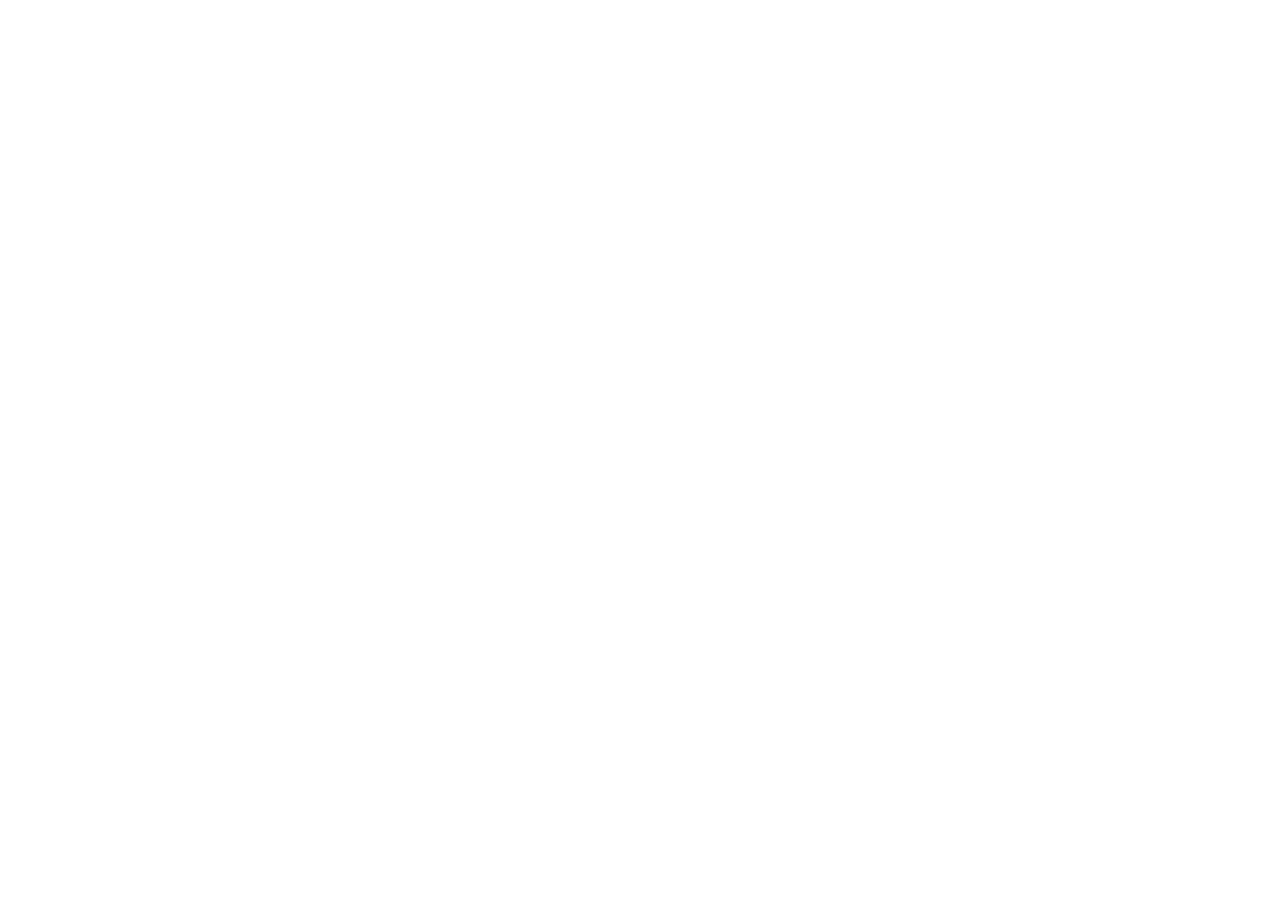
==== day1/code/index.html @ 95757998 "init project" ====
<!DOCTYPE html>
<html lang="en">
<head>
    <meta charset="UTF-8">
    <meta http-equiv="X-UA-Compatible" content="IE=edge">
    <meta name="viewport" content="width=device-width, initial-scale=1.0">
    <title>Document</title>
</head>
<body>
    
</body>
</html>
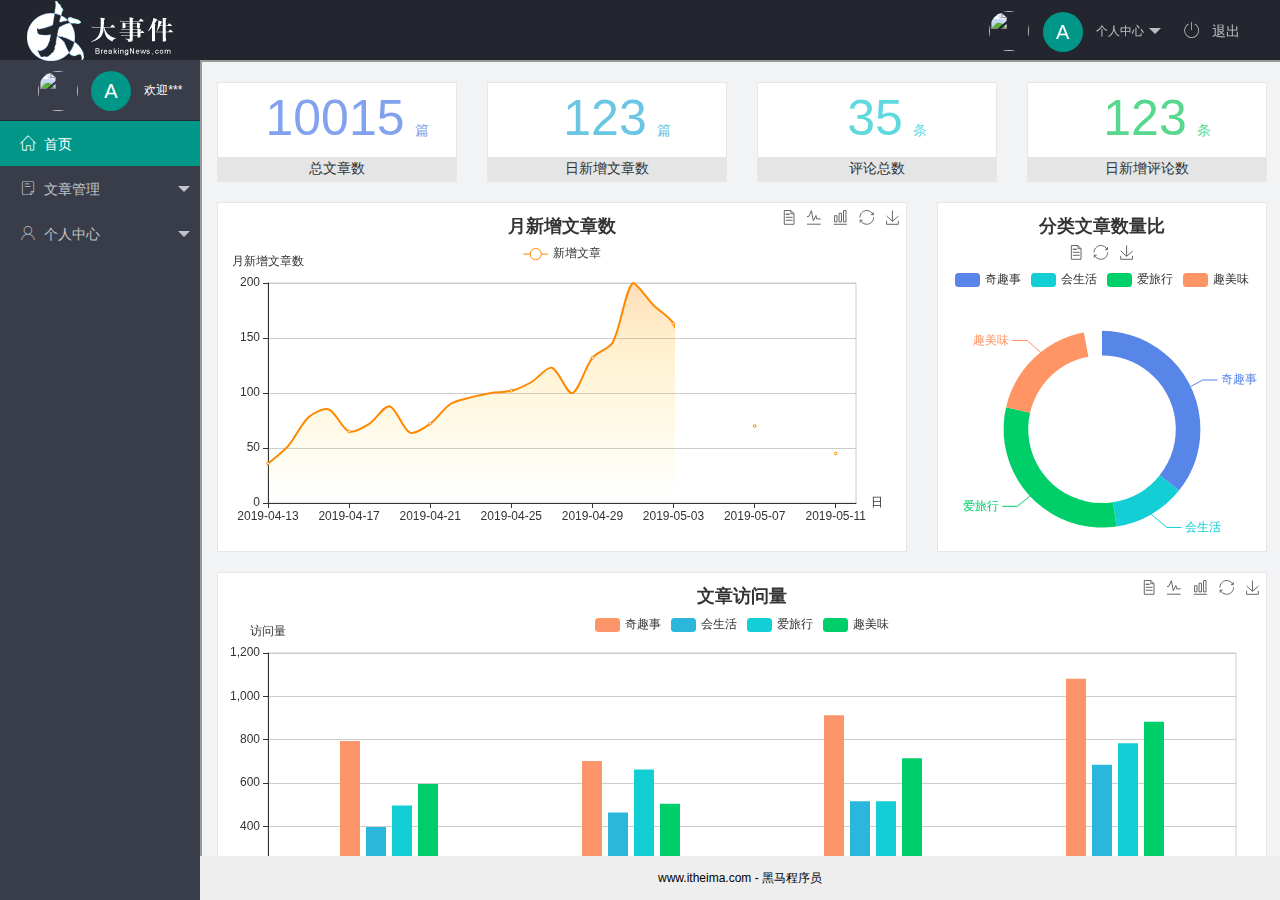
==== commit 79d1c5ca: "完成了主页功能的开发" ====
--- a/day1/code/index.html
+++ b/day1/code/index.html
@@ -4,9 +4,103 @@
     <meta charset="UTF-8">
     <meta http-equiv="X-UA-Compatible" content="IE=edge">
     <meta name="viewport" content="width=device-width, initial-scale=1.0">
-    <title>Document</title>
+    <title>后台主页</title>
+    <!-- 导入layui的样式表 -->
+    <link rel="stylesheet" href="/day1/code/assets/lib/layui/css/layui.css">
+    <!-- 导入自己的样式表 -->
+    <link rel="stylesheet" href="/day1/code/assets/css/index.css">
+    <!-- 导入图标样式表 -->
+    <link rel="stylesheet" href="/day1/code/assets/fonts/iconfont.css">
 </head>
 <body>
-    
-</body>
+    <div class="layui-layout layui-layout-admin">
+      <div class="layui-header">
+        <div class="layui-logo">
+            <img src="/day1/code/assets/images/logo.png" alt="">
+        </div>
+
+
+        <!-- 头部区域（可配合layui 已有的水平导航） -->
+        <ul class="layui-nav layui-layout-right">
+          <li class="layui-nav-item layui-hide layui-show-md-inline-block">
+            <a href="javascript:;" class="userinfo">
+              <img src="//tva1.sinaimg.cn/crop.0.0.118.118.180/5db11ff4gw1e77d3nqrv8j203b03cweg.jpg" class="layui-nav-img">
+              <span class="text-avatar">A</span>
+              个人中心
+            </a>
+            <dl class="layui-nav-child">
+              <dd><a href="">基本资料</a></dd>
+              <dd><a href="">更换头像</a></dd>
+              <dd><a href="">重置密码</a></dd>
+            </dl>
+          </li>
+          <li class="layui-nav-item">
+            <a href="javascript:;" id="btnLogout">
+                <span class="iconfont icon-tuichu"></span>
+                退出
+            </a>
+          </li>
+        </ul>
+      </div>
+      
+
+      <div class="layui-side layui-bg-black">
+        <div class="layui-side-scroll">
+          <!-- 头像 -->
+          <div class="userinfo">
+            <img src="//tva1.sinaimg.cn/crop.0.0.118.118.180/5db11ff4gw1e77d3nqrv8j203b03cweg.jpg" class="layui-nav-img">
+            <span class="text-avatar">A</span>
+            <span id="welcome">欢迎***</span>
+          </div>
+          <!-- 左侧导航区域（可配合layui已有的垂直导航） -->
+          <ul class="layui-nav layui-nav-tree lay-shrink=all">
+            <li class="layui-nav-item layui-this">
+              <a href="/day1/code/home/dashboard.html" target="fm"> 
+                    <span class="iconfont icon-home" ></span>首页
+              </a>
+            </li>
+            <li class="layui-nav-item">
+              <a class="" href="javascript:;"> <span class="iconfont icon-16 ="></span>文章管理</a>
+              <dl class="layui-nav-child">
+                <dd><a href="javascript:;"><i class="layui-icon layui-icon-app"></i>文章类别</a></dd>
+                <dd><a href="javascript:;"><i class="layui-icon layui-icon-app"></i>文章列表</a></dd>
+                <dd><a href="javascript:;"><i class="layui-icon layui-icon-app"></i>发布文章</a></dd>
+              </dl>
+            </li>
+            <li class="layui-nav-item">
+              <a href="javascript:;"> <span class="iconfont icon-user"></span>个人中心</a>
+              <dl class="layui-nav-child">
+                <dd><a href="javascript:;"><i class="layui-icon layui-icon-app"></i>基本资料</a></dd>
+                <dd><a href="javascript:;"><i class="layui-icon layui-icon-app"></i>更换头像</a></dd>
+              </dl>
+            </li>
+          </ul>
+        </div>
+      </div>
+      
+
+      <div class="layui-body">
+        <!-- 内容主体区域 -->
+        <!-- 默认打开就是/day1/code/home/dashboard.html -->
+        <iframe name = "fm" src="/day1/code/home/dashboard.html"></iframe>
+      </div>
+      
+
+
+      <div class="layui-footer">
+        <!-- 底部固定区域 -->
+        www.itheima.com - 黑马程序员
+      </div>
+    </div>
+
+
+    <!-- 导入layui的JS文件 -->
+    <script src="/day1/code/assets/lib/layui/layui.all.js"></script>
+    <!-- 导入jQuery -->
+    <script src="/day1/code/assets/lib/jquery.js"></script>
+    <!-- 导入自己封装的baseAPI -->
+    <script src="/day1/code/assets/js/baseAPI.js"></script>
+    <!-- 导入自己的js文件 -->
+    <script src="/day1/code/assets/js/index.js"></script>
+    </body>
 </html>--- a/day1/code/assets/lib/layui/css/layui.css
+++ b/day1/code/assets/lib/layui/css/layui.css
@@ -0,0 +1,2 @@
+/** layui-v2.5.5 MIT License By https://www.layui.com */
+ .layui-inline,img{display:inline-block;vertical-align:middle}h1,h2,h3,h4,h5,h6{font-weight:400}.layui-edge,.layui-header,.layui-inline,.layui-main{position:relative}.layui-body,.layui-edge,.layui-elip{overflow:hidden}.layui-btn,.layui-edge,.layui-inline,img{vertical-align:middle}.layui-btn,.layui-disabled,.layui-icon,.layui-unselect{-moz-user-select:none;-webkit-user-select:none;-ms-user-select:none}.layui-elip,.layui-form-checkbox span,.layui-form-pane .layui-form-label{text-overflow:ellipsis;white-space:nowrap}.layui-breadcrumb,.layui-tree-btnGroup{visibility:hidden}blockquote,body,button,dd,div,dl,dt,form,h1,h2,h3,h4,h5,h6,input,li,ol,p,pre,td,textarea,th,ul{margin:0;padding:0;-webkit-tap-highlight-color:rgba(0,0,0,0)}a:active,a:hover{outline:0}img{border:none}li{list-style:none}table{border-collapse:collapse;border-spacing:0}h4,h5,h6{font-size:100%}button,input,optgroup,option,select,textarea{font-family:inherit;font-size:inherit;font-style:inherit;font-weight:inherit;outline:0}pre{white-space:pre-wrap;white-space:-moz-pre-wrap;white-space:-pre-wrap;white-space:-o-pre-wrap;word-wrap:break-word}body{line-height:24px;font:14px Helvetica Neue,Helvetica,PingFang SC,Tahoma,Arial,sans-serif}hr{height:1px;margin:10px 0;border:0;clear:both}a{color:#333;text-decoration:none}a:hover{color:#777}a cite{font-style:normal;*cursor:pointer}.layui-border-box,.layui-border-box *{box-sizing:border-box}.layui-box,.layui-box *{box-sizing:content-box}.layui-clear{clear:both;*zoom:1}.layui-clear:after{content:'\20';clear:both;*zoom:1;display:block;height:0}.layui-inline{*display:inline;*zoom:1}.layui-edge{display:inline-block;width:0;height:0;border-width:6px;border-style:dashed;border-color:transparent}.layui-edge-top{top:-4px;border-bottom-color:#999;border-bottom-style:solid}.layui-edge-right{border-left-color:#999;border-left-style:solid}.layui-edge-bottom{top:2px;border-top-color:#999;border-top-style:solid}.layui-edge-left{border-right-color:#999;border-right-style:solid}.layui-disabled,.layui-disabled:hover{color:#d2d2d2!important;cursor:not-allowed!important}.layui-circle{border-radius:100%}.layui-show{display:block!important}.layui-hide{display:none!important}@font-face{font-family:layui-icon;src:url(../font/iconfont.eot?v=250);src:url(../font/iconfont.eot?v=250#iefix) format('embedded-opentype'),url(../font/iconfont.woff2?v=250) format('woff2'),url(../font/iconfont.woff?v=250) format('woff'),url(../font/iconfont.ttf?v=250) format('truetype'),url(../font/iconfont.svg?v=250#layui-icon) format('svg')}.layui-icon{font-family:layui-icon!important;font-size:16px;font-style:normal;-webkit-font-smoothing:antialiased;-moz-osx-font-smoothing:grayscale}.layui-icon-reply-fill:before{content:"\e611"}.layui-icon-set-fill:before{content:"\e614"}.layui-icon-menu-fill:before{content:"\e60f"}.layui-icon-search:before{content:"\e615"}.layui-icon-share:before{content:"\e641"}.layui-icon-set-sm:before{content:"\e620"}.layui-icon-engine:before{content:"\e628"}.layui-icon-close:before{content:"\1006"}.layui-icon-close-fill:before{content:"\1007"}.layui-icon-chart-screen:before{content:"\e629"}.layui-icon-star:before{content:"\e600"}.layui-icon-circle-dot:before{content:"\e617"}.layui-icon-chat:before{content:"\e606"}.layui-icon-release:before{content:"\e609"}.layui-icon-list:before{content:"\e60a"}.layui-icon-chart:before{content:"\e62c"}.layui-icon-ok-circle:before{content:"\1005"}.layui-icon-layim-theme:before{content:"\e61b"}.layui-icon-table:before{content:"\e62d"}.layui-icon-right:before{content:"\e602"}.layui-icon-left:before{content:"\e603"}.layui-icon-cart-simple:before{content:"\e698"}.layui-icon-face-cry:before{content:"\e69c"}.layui-icon-face-smile:before{content:"\e6af"}.layui-icon-survey:before{content:"\e6b2"}.layui-icon-tree:before{content:"\e62e"}.layui-icon-upload-circle:before{content:"\e62f"}.layui-icon-add-circle:before{content:"\e61f"}.layui-icon-download-circle:before{content:"\e601"}.layui-icon-templeate-1:before{content:"\e630"}.layui-icon-util:before{content:"\e631"}.layui-icon-face-surprised:before{content:"\e664"}.layui-icon-edit:before{content:"\e642"}.layui-icon-speaker:before{content:"\e645"}.layui-icon-down:before{content:"\e61a"}.layui-icon-file:before{content:"\e621"}.layui-icon-layouts:before{content:"\e632"}.layui-icon-rate-half:before{content:"\e6c9"}.layui-icon-add-circle-fine:before{content:"\e608"}.layui-icon-prev-circle:before{content:"\e633"}.layui-icon-read:before{content:"\e705"}.layui-icon-404:before{content:"\e61c"}.layui-icon-carousel:before{content:"\e634"}.layui-icon-help:before{content:"\e607"}.layui-icon-code-circle:before{content:"\e635"}.layui-icon-water:before{content:"\e636"}.layui-icon-username:before{content:"\e66f"}.layui-icon-find-fill:before{content:"\e670"}.layui-icon-about:before{content:"\e60b"}.layui-icon-location:before{content:"\e715"}.layui-icon-up:before{content:"\e619"}.layui-icon-pause:before{content:"\e651"}.layui-icon-date:before{content:"\e637"}.layui-icon-layim-uploadfile:before{content:"\e61d"}.layui-icon-delete:before{content:"\e640"}.layui-icon-play:before{content:"\e652"}.layui-icon-top:before{content:"\e604"}.layui-icon-friends:before{content:"\e612"}.layui-icon-refresh-3:before{content:"\e9aa"}.layui-icon-ok:before{content:"\e605"}.layui-icon-layer:before{content:"\e638"}.layui-icon-face-smile-fine:before{content:"\e60c"}.layui-icon-dollar:before{content:"\e659"}.layui-icon-group:before{content:"\e613"}.layui-icon-layim-download:before{content:"\e61e"}.layui-icon-picture-fine:before{content:"\e60d"}.layui-icon-link:before{content:"\e64c"}.layui-icon-diamond:before{content:"\e735"}.layui-icon-log:before{content:"\e60e"}.layui-icon-rate-solid:before{content:"\e67a"}.layui-icon-fonts-del:before{content:"\e64f"}.layui-icon-unlink:before{content:"\e64d"}.layui-icon-fonts-clear:before{content:"\e639"}.layui-icon-triangle-r:before{content:"\e623"}.layui-icon-circle:before{content:"\e63f"}.layui-icon-radio:before{content:"\e643"}.layui-icon-align-center:before{content:"\e647"}.layui-icon-align-right:before{content:"\e648"}.layui-icon-align-left:before{content:"\e649"}.layui-icon-loading-1:before{content:"\e63e"}.layui-icon-return:before{content:"\e65c"}.layui-icon-fonts-strong:before{content:"\e62b"}.layui-icon-upload:before{content:"\e67c"}.layui-icon-dialogue:before{content:"\e63a"}.layui-icon-video:before{content:"\e6ed"}.layui-icon-headset:before{content:"\e6fc"}.layui-icon-cellphone-fine:before{content:"\e63b"}.layui-icon-add-1:before{content:"\e654"}.layui-icon-face-smile-b:before{content:"\e650"}.layui-icon-fonts-html:before{content:"\e64b"}.layui-icon-form:before{content:"\e63c"}.layui-icon-cart:before{content:"\e657"}.layui-icon-camera-fill:before{content:"\e65d"}.layui-icon-tabs:before{content:"\e62a"}.layui-icon-fonts-code:before{content:"\e64e"}.layui-icon-fire:before{content:"\e756"}.layui-icon-set:before{content:"\e716"}.layui-icon-fonts-u:before{content:"\e646"}.layui-icon-triangle-d:before{content:"\e625"}.layui-icon-tips:before{content:"\e702"}.layui-icon-picture:before{content:"\e64a"}.layui-icon-more-vertical:before{content:"\e671"}.layui-icon-flag:before{content:"\e66c"}.layui-icon-loading:before{content:"\e63d"}.layui-icon-fonts-i:before{content:"\e644"}.layui-icon-refresh-1:before{content:"\e666"}.layui-icon-rmb:before{content:"\e65e"}.layui-icon-home:before{content:"\e68e"}.layui-icon-user:before{content:"\e770"}.layui-icon-notice:before{content:"\e667"}.layui-icon-login-weibo:before{content:"\e675"}.layui-icon-voice:before{content:"\e688"}.layui-icon-upload-drag:before{content:"\e681"}.layui-icon-login-qq:before{content:"\e676"}.layui-icon-snowflake:before{content:"\e6b1"}.layui-icon-file-b:before{content:"\e655"}.layui-icon-template:before{content:"\e663"}.layui-icon-auz:before{content:"\e672"}.layui-icon-console:before{content:"\e665"}.layui-icon-app:before{content:"\e653"}.layui-icon-prev:before{content:"\e65a"}.layui-icon-website:before{content:"\e7ae"}.layui-icon-next:before{content:"\e65b"}.layui-icon-component:before{content:"\e857"}.layui-icon-more:before{content:"\e65f"}.layui-icon-login-wechat:before{content:"\e677"}.layui-icon-shrink-right:before{content:"\e668"}.layui-icon-spread-left:before{content:"\e66b"}.layui-icon-camera:before{content:"\e660"}.layui-icon-note:before{content:"\e66e"}.layui-icon-refresh:before{content:"\e669"}.layui-icon-female:before{content:"\e661"}.layui-icon-male:before{content:"\e662"}.layui-icon-password:before{content:"\e673"}.layui-icon-senior:before{content:"\e674"}.layui-icon-theme:before{content:"\e66a"}.layui-icon-tread:before{content:"\e6c5"}.layui-icon-praise:before{content:"\e6c6"}.layui-icon-star-fill:before{content:"\e658"}.layui-icon-rate:before{content:"\e67b"}.layui-icon-template-1:before{content:"\e656"}.layui-icon-vercode:before{content:"\e679"}.layui-icon-cellphone:before{content:"\e678"}.layui-icon-screen-full:before{content:"\e622"}.layui-icon-screen-restore:before{content:"\e758"}.layui-icon-cols:before{content:"\e610"}.layui-icon-export:before{content:"\e67d"}.layui-icon-print:before{content:"\e66d"}.layui-icon-slider:before{content:"\e714"}.layui-icon-addition:before{content:"\e624"}.layui-icon-subtraction:before{content:"\e67e"}.layui-icon-service:before{content:"\e626"}.layui-icon-transfer:before{content:"\e691"}.layui-main{width:1140px;margin:0 auto}.layui-header{z-index:1000;height:60px}.layui-header a:hover{transition:all .5s;-webkit-transition:all .5s}.layui-side{position:fixed;left:0;top:0;bottom:0;z-index:999;width:200px;overflow-x:hidden}.layui-side-scroll{position:relative;width:220px;height:100%;overflow-x:hidden}.layui-body{position:absolute;left:200px;right:0;top:0;bottom:0;z-index:998;width:auto;overflow-y:auto;box-sizing:border-box}.layui-layout-body{overflow:hidden}.layui-layout-admin .layui-header{background-color:#23262E}.layui-layout-admin .layui-side{top:60px;width:200px;overflow-x:hidden}.layui-layout-admin .layui-body{position:fixed;top:60px;bottom:44px}.layui-layout-admin .layui-main{width:auto;margin:0 15px}.layui-layout-admin .layui-footer{position:fixed;left:200px;right:0;bottom:0;height:44px;line-height:44px;padding:0 15px;background-color:#eee}.layui-layout-admin .layui-logo{position:absolute;left:0;top:0;width:200px;height:100%;line-height:60px;text-align:center;color:#009688;font-size:16px}.layui-layout-admin .layui-header .layui-nav{background:0 0}.layui-layout-left{position:absolute!important;left:200px;top:0}.layui-layout-right{position:absolute!important;right:0;top:0}.layui-container{position:relative;margin:0 auto;padding:0 15px;box-sizing:border-box}.layui-fluid{position:relative;margin:0 auto;padding:0 15px}.layui-row:after,.layui-row:before{content:'';display:block;clear:both}.layui-col-lg1,.layui-col-lg10,.layui-col-lg11,.layui-col-lg12,.layui-col-lg2,.layui-col-lg3,.layui-col-lg4,.layui-col-lg5,.layui-col-lg6,.layui-col-lg7,.layui-col-lg8,.layui-col-lg9,.layui-col-md1,.layui-col-md10,.layui-col-md11,.layui-col-md12,.layui-col-md2,.layui-col-md3,.layui-col-md4,.layui-col-md5,.layui-col-md6,.layui-col-md7,.layui-col-md8,.layui-col-md9,.layui-col-sm1,.layui-col-sm10,.layui-col-sm11,.layui-col-sm12,.layui-col-sm2,.layui-col-sm3,.layui-col-sm4,.layui-col-sm5,.layui-col-sm6,.layui-col-sm7,.layui-col-sm8,.layui-col-sm9,.layui-col-xs1,.layui-col-xs10,.layui-col-xs11,.layui-col-xs12,.layui-col-xs2,.layui-col-xs3,.layui-col-xs4,.layui-col-xs5,.layui-col-xs6,.layui-col-xs7,.layui-col-xs8,.layui-col-xs9{position:relative;display:block;box-sizing:border-box}.layui-col-xs1,.layui-col-xs10,.layui-col-xs11,.layui-col-xs12,.layui-col-xs2,.layui-col-xs3,.layui-col-xs4,.layui-col-xs5,.layui-col-xs6,.layui-col-xs7,.layui-col-xs8,.layui-col-xs9{float:left}.layui-col-xs1{width:8.33333333%}.layui-col-xs2{width:16.66666667%}.layui-col-xs3{width:25%}.layui-col-xs4{width:33.33333333%}.layui-col-xs5{width:41.66666667%}.layui-col-xs6{width:50%}.layui-col-xs7{width:58.33333333%}.layui-col-xs8{width:66.66666667%}.layui-col-xs9{width:75%}.layui-col-xs10{width:83.33333333%}.layui-col-xs11{width:91.66666667%}.layui-col-xs12{width:100%}.layui-col-xs-offset1{margin-left:8.33333333%}.layui-col-xs-offset2{margin-left:16.66666667%}.layui-col-xs-offset3{margin-left:25%}.layui-col-xs-offset4{margin-left:33.33333333%}.layui-col-xs-offset5{margin-left:41.66666667%}.layui-col-xs-offset6{margin-left:50%}.layui-col-xs-offset7{margin-left:58.33333333%}.layui-col-xs-offset8{margin-left:66.66666667%}.layui-col-xs-offset9{margin-left:75%}.layui-col-xs-offset10{margin-left:83.33333333%}.layui-col-xs-offset11{margin-left:91.66666667%}.layui-col-xs-offset12{margin-left:100%}@media screen and (max-width:768px){.layui-hide-xs{display:none!important}.layui-show-xs-block{display:block!important}.layui-show-xs-inline{display:inline!important}.layui-show-xs-inline-block{display:inline-block!important}}@media screen and (min-width:768px){.layui-container{width:750px}.layui-hide-sm{display:none!important}.layui-show-sm-block{display:block!important}.layui-show-sm-inline{display:inline!important}.layui-show-sm-inline-block{display:inline-block!important}.layui-col-sm1,.layui-col-sm10,.layui-col-sm11,.layui-col-sm12,.layui-col-sm2,.layui-col-sm3,.layui-col-sm4,.layui-col-sm5,.layui-col-sm6,.layui-col-sm7,.layui-col-sm8,.layui-col-sm9{float:left}.layui-col-sm1{width:8.33333333%}.layui-col-sm2{width:16.66666667%}.layui-col-sm3{width:25%}.layui-col-sm4{width:33.33333333%}.layui-col-sm5{width:41.66666667%}.layui-col-sm6{width:50%}.layui-col-sm7{width:58.33333333%}.layui-col-sm8{width:66.66666667%}.layui-col-sm9{width:75%}.layui-col-sm10{width:83.33333333%}.layui-col-sm11{width:91.66666667%}.layui-col-sm12{width:100%}.layui-col-sm-offset1{margin-left:8.33333333%}.layui-col-sm-offset2{margin-left:16.66666667%}.layui-col-sm-offset3{margin-left:25%}.layui-col-sm-offset4{margin-left:33.33333333%}.layui-col-sm-offset5{margin-left:41.66666667%}.layui-col-sm-offset6{margin-left:50%}.layui-col-sm-offset7{margin-left:58.33333333%}.layui-col-sm-offset8{margin-left:66.66666667%}.layui-col-sm-offset9{margin-left:75%}.layui-col-sm-offset10{margin-left:83.33333333%}.layui-col-sm-offset11{margin-left:91.66666667%}.layui-col-sm-offset12{margin-left:100%}}@media screen and (min-width:992px){.layui-container{width:970px}.layui-hide-md{display:none!important}.layui-show-md-block{display:block!important}.layui-show-md-inline{display:inline!important}.layui-show-md-inline-block{display:inline-block!important}.layui-col-md1,.layui-col-md10,.layui-col-md11,.layui-col-md12,.layui-col-md2,.layui-col-md3,.layui-col-md4,.layui-col-md5,.layui-col-md6,.layui-col-md7,.layui-col-md8,.layui-col-md9{float:left}.layui-col-md1{width:8.33333333%}.layui-col-md2{width:16.66666667%}.layui-col-md3{width:25%}.layui-col-md4{width:33.33333333%}.layui-col-md5{width:41.66666667%}.layui-col-md6{width:50%}.layui-col-md7{width:58.33333333%}.layui-col-md8{width:66.66666667%}.layui-col-md9{width:75%}.layui-col-md10{width:83.33333333%}.layui-col-md11{width:91.66666667%}.layui-col-md12{width:100%}.layui-col-md-offset1{margin-left:8.33333333%}.layui-col-md-offset2{margin-left:16.66666667%}.layui-col-md-offset3{margin-left:25%}.layui-col-md-offset4{margin-left:33.33333333%}.layui-col-md-offset5{margin-left:41.66666667%}.layui-col-md-offset6{margin-left:50%}.layui-col-md-offset7{margin-left:58.33333333%}.layui-col-md-offset8{margin-left:66.66666667%}.layui-col-md-offset9{margin-left:75%}.layui-col-md-offset10{margin-left:83.33333333%}.layui-col-md-offset11{margin-left:91.66666667%}.layui-col-md-offset12{margin-left:100%}}@media screen and (min-width:1200px){.layui-container{width:1170px}.layui-hide-lg{display:none!important}.layui-show-lg-block{display:block!important}.layui-show-lg-inline{display:inline!important}.layui-show-lg-inline-block{display:inline-block!important}.layui-col-lg1,.layui-col-lg10,.layui-col-lg11,.layui-col-lg12,.layui-col-lg2,.layui-col-lg3,.layui-col-lg4,.layui-col-lg5,.layui-col-lg6,.layui-col-lg7,.layui-col-lg8,.layui-col-lg9{float:left}.layui-col-lg1{width:8.33333333%}.layui-col-lg2{width:16.66666667%}.layui-col-lg3{width:25%}.layui-col-lg4{width:33.33333333%}.layui-col-lg5{width:41.66666667%}.layui-col-lg6{width:50%}.layui-col-lg7{width:58.33333333%}.layui-col-lg8{width:66.66666667%}.layui-col-lg9{width:75%}.layui-col-lg10{width:83.33333333%}.layui-col-lg11{width:91.66666667%}.layui-col-lg12{width:100%}.layui-col-lg-offset1{margin-left:8.33333333%}.layui-col-lg-offset2{margin-left:16.66666667%}.layui-col-lg-offset3{margin-left:25%}.layui-col-lg-offset4{margin-left:33.33333333%}.layui-col-lg-offset5{margin-left:41.66666667%}.layui-col-lg-offset6{margin-left:50%}.layui-col-lg-offset7{margin-left:58.33333333%}.layui-col-lg-offset8{margin-left:66.66666667%}.layui-col-lg-offset9{margin-left:75%}.layui-col-lg-offset10{margin-left:83.33333333%}.layui-col-lg-offset11{margin-left:91.66666667%}.layui-col-lg-offset12{margin-left:100%}}.layui-col-space1{margin:-.5px}.layui-col-space1>*{padding:.5px}.layui-col-space3{margin:-1.5px}.layui-col-space3>*{padding:1.5px}.layui-col-space5{margin:-2.5px}.layui-col-space5>*{padding:2.5px}.layui-col-space8{margin:-3.5px}.layui-col-space8>*{padding:3.5px}.layui-col-space10{margin:-5px}.layui-col-space10>*{padding:5px}.layui-col-space12{margin:-6px}.layui-col-space12>*{padding:6px}.layui-col-space15{margin:-7.5px}.layui-col-space15>*{padding:7.5px}.layui-col-space18{margin:-9px}.layui-col-space18>*{padding:9px}.layui-col-space20{margin:-10px}.layui-col-space20>*{padding:10px}.layui-col-space22{margin:-11px}.layui-col-space22>*{padding:11px}.layui-col-space25{margin:-12.5px}.layui-col-space25>*{padding:12.5px}.layui-col-space30{margin:-15px}.layui-col-space30>*{padding:15px}.layui-btn,.layui-input,.layui-select,.layui-textarea,.layui-upload-button{outline:0;-webkit-appearance:none;transition:all .3s;-webkit-transition:all .3s;box-sizing:border-box}.layui-elem-quote{margin-bottom:10px;padding:15px;line-height:22px;border-left:5px solid #009688;border-radius:0 2px 2px 0;background-color:#f2f2f2}.layui-quote-nm{border-style:solid;border-width:1px 1px 1px 5px;background:0 0}.layui-elem-field{margin-bottom:10px;padding:0;border-width:1px;border-style:solid}.layui-elem-field legend{margin-left:20px;padding:0 10px;font-size:20px;font-weight:300}.layui-field-title{margin:10px 0 20px;border-width:1px 0 0}.layui-field-box{padding:10px 15px}.layui-field-title .layui-field-box{padding:10px 0}.layui-progress{position:relative;height:6px;border-radius:20px;background-color:#e2e2e2}.layui-progress-bar{position:absolute;left:0;top:0;width:0;max-width:100%;height:6px;border-radius:20px;text-align:right;background-color:#5FB878;transition:all .3s;-webkit-transition:all .3s}.layui-progress-big,.layui-progress-big .layui-progress-bar{height:18px;line-height:18px}.layui-progress-text{position:relative;top:-20px;line-height:18px;font-size:12px;color:#666}.layui-progress-big .layui-progress-text{position:static;padding:0 10px;color:#fff}.layui-collapse{border-width:1px;border-style:solid;border-radius:2px}.layui-colla-content,.layui-colla-item{border-top-width:1px;border-top-style:solid}.layui-colla-item:first-child{border-top:none}.layui-colla-title{position:relative;height:42px;line-height:42px;padding:0 15px 0 35px;color:#333;background-color:#f2f2f2;cursor:pointer;font-size:14px;overflow:hidden}.layui-colla-content{display:none;padding:10px 15px;line-height:22px;color:#666}.layui-colla-icon{position:absolute;left:15px;top:0;font-size:14px}.layui-card{margin-bottom:15px;border-radius:2px;background-color:#fff;box-shadow:0 1px 2px 0 rgba(0,0,0,.05)}.layui-card:last-child{margin-bottom:0}.layui-card-header{position:relative;height:42px;line-height:42px;padding:0 15px;border-bottom:1px solid #f6f6f6;color:#333;border-radius:2px 2px 0 0;font-size:14px}.layui-bg-black,.layui-bg-blue,.layui-bg-cyan,.layui-bg-green,.layui-bg-orange,.layui-bg-red{color:#fff!important}.layui-card-body{position:relative;padding:10px 15px;line-height:24px}.layui-card-body[pad15]{padding:15px}.layui-card-body[pad20]{padding:20px}.layui-card-body .layui-table{margin:5px 0}.layui-card .layui-tab{margin:0}.layui-panel-window{position:relative;padding:15px;border-radius:0;border-top:5px solid #E6E6E6;background-color:#fff}.layui-auxiliar-moving{position:fixed;left:0;right:0;top:0;bottom:0;width:100%;height:100%;background:0 0;z-index:9999999999}.layui-form-label,.layui-form-mid,.layui-form-select,.layui-input-block,.layui-input-inline,.layui-textarea{position:relative}.layui-bg-red{background-color:#FF5722!important}.layui-bg-orange{background-color:#FFB800!important}.layui-bg-green{background-color:#009688!important}.layui-bg-cyan{background-color:#2F4056!important}.layui-bg-blue{background-color:#1E9FFF!important}.layui-bg-black{background-color:#393D49!important}.layui-bg-gray{background-color:#eee!important;color:#666!important}.layui-badge-rim,.layui-colla-content,.layui-colla-item,.layui-collapse,.layui-elem-field,.layui-form-pane .layui-form-item[pane],.layui-form-pane .layui-form-label,.layui-input,.layui-layedit,.layui-layedit-tool,.layui-quote-nm,.layui-select,.layui-tab-bar,.layui-tab-card,.layui-tab-title,.layui-tab-title .layui-this:after,.layui-textarea{border-color:#e6e6e6}.layui-timeline-item:before,hr{background-color:#e6e6e6}.layui-text{line-height:22px;font-size:14px;color:#666}.layui-text h1,.layui-text h2,.layui-text h3{font-weight:500;color:#333}.layui-text h1{font-size:30px}.layui-text h2{font-size:24px}.layui-text h3{font-size:18px}.layui-text a:not(.layui-btn){color:#01AAED}.layui-text a:not(.layui-btn):hover{text-decoration:underline}.layui-text ul{padding:5px 0 5px 15px}.layui-text ul li{margin-top:5px;list-style-type:disc}.layui-text em,.layui-word-aux{color:#999!important;padding:0 5px!important}.layui-btn{display:inline-block;height:38px;line-height:38px;padding:0 18px;background-color:#009688;color:#fff;white-space:nowrap;text-align:center;font-size:14px;border:none;border-radius:2px;cursor:pointer}.layui-btn:hover{opacity:.8;filter:alpha(opacity=80);color:#fff}.layui-btn:active{opacity:1;filter:alpha(opacity=100)}.layui-btn+.layui-btn{margin-left:10px}.layui-btn-container{font-size:0}.layui-btn-container .layui-btn{margin-right:10px;margin-bottom:10px}.layui-btn-container .layui-btn+.layui-btn{margin-left:0}.layui-table .layui-btn-container .layui-btn{margin-bottom:9px}.layui-btn-radius{border-radius:100px}.layui-btn .layui-icon{margin-right:3px;font-size:18px;vertical-align:bottom;vertical-align:middle\9}.layui-btn-primary{border:1px solid #C9C9C9;background-color:#fff;color:#555}.layui-btn-primary:hover{border-color:#009688;color:#333}.layui-btn-normal{background-color:#1E9FFF}.layui-btn-warm{background-color:#FFB800}.layui-btn-danger{background-color:#FF5722}.layui-btn-checked{background-color:#5FB878}.layui-btn-disabled,.layui-btn-disabled:active,.layui-btn-disabled:hover{border:1px solid #e6e6e6;background-color:#FBFBFB;color:#C9C9C9;cursor:not-allowed;opacity:1}.layui-btn-lg{height:44px;line-height:44px;padding:0 25px;font-size:16px}.layui-btn-sm{height:30px;line-height:30px;padding:0 10px;font-size:12px}.layui-btn-sm i{font-size:16px!important}.layui-btn-xs{height:22px;line-height:22px;padding:0 5px;font-size:12px}.layui-btn-xs i{font-size:14px!important}.layui-btn-group{display:inline-block;vertical-align:middle;font-size:0}.layui-btn-group .layui-btn{margin-left:0!important;margin-right:0!important;border-left:1px solid rgba(255,255,255,.5);border-radius:0}.layui-btn-group .layui-btn-primary{border-left:none}.layui-btn-group .layui-btn-primary:hover{border-color:#C9C9C9;color:#009688}.layui-btn-group .layui-btn:first-child{border-left:none;border-radius:2px 0 0 2px}.layui-btn-group .layui-btn-primary:first-child{border-left:1px solid #c9c9c9}.layui-btn-group .layui-btn:last-child{border-radius:0 2px 2px 0}.layui-btn-group .layui-btn+.layui-btn{margin-left:0}.layui-btn-group+.layui-btn-group{margin-left:10px}.layui-btn-fluid{width:100%}.layui-input,.layui-select,.layui-textarea{height:38px;line-height:1.3;line-height:38px\9;border-width:1px;border-style:solid;background-color:#fff;border-radius:2px}.layui-input::-webkit-input-placeholder,.layui-select::-webkit-input-placeholder,.layui-textarea::-webkit-input-placeholder{line-height:1.3}.layui-input,.layui-textarea{display:block;width:100%;padding-left:10px}.layui-input:hover,.layui-textarea:hover{border-color:#D2D2D2!important}.layui-input:focus,.layui-textarea:focus{border-color:#C9C9C9!important}.layui-textarea{min-height:100px;height:auto;line-height:20px;padding:6px 10px;resize:vertical}.layui-select{padding:0 10px}.layui-form input[type=checkbox],.layui-form input[type=radio],.layui-form select{display:none}.layui-form [lay-ignore]{display:initial}.layui-form-item{margin-bottom:15px;clear:both;*zoom:1}.layui-form-item:after{content:'\20';clear:both;*zoom:1;display:block;height:0}.layui-form-label{float:left;display:block;padding:9px 15px;width:80px;font-weight:400;line-height:20px;text-align:right}.layui-form-label-col{display:block;float:none;padding:9px 0;line-height:20px;text-align:left}.layui-form-item .layui-inline{margin-bottom:5px;margin-right:10px}.layui-input-block{margin-left:110px;min-height:36px}.layui-input-inline{display:inline-block;vertical-align:middle}.layui-form-item .layui-input-inline{float:left;width:190px;margin-right:10px}.layui-form-text .layui-input-inline{width:auto}.layui-form-mid{float:left;display:block;padding:9px 0!important;line-height:20px;margin-right:10px}.layui-form-danger+.layui-form-select .layui-input,.layui-form-danger:focus{border-color:#FF5722!important}.layui-form-select .layui-input{padding-right:30px;cursor:pointer}.layui-form-select .layui-edge{position:absolute;right:10px;top:50%;margin-top:-3px;cursor:pointer;border-width:6px;border-top-color:#c2c2c2;border-top-style:solid;transition:all .3s;-webkit-transition:all .3s}.layui-form-select dl{display:none;position:absolute;left:0;top:42px;padding:5px 0;z-index:899;min-width:100%;border:1px solid #d2d2d2;max-height:300px;overflow-y:auto;background-color:#fff;border-radius:2px;box-shadow:0 2px 4px rgba(0,0,0,.12);box-sizing:border-box}.layui-form-select dl dd,.layui-form-select dl dt{padding:0 10px;line-height:36px;white-space:nowrap;overflow:hidden;text-overflow:ellipsis}.layui-form-select dl dt{font-size:12px;color:#999}.layui-form-select dl dd{cursor:pointer}.layui-form-select dl dd:hover{background-color:#f2f2f2;-webkit-transition:.5s all;transition:.5s all}.layui-form-select .layui-select-group dd{padding-left:20px}.layui-form-select dl dd.layui-select-tips{padding-left:10px!important;color:#999}.layui-form-select dl dd.layui-this{background-color:#5FB878;color:#fff}.layui-form-checkbox,.layui-form-select dl dd.layui-disabled{background-color:#fff}.layui-form-selected dl{display:block}.layui-form-checkbox,.layui-form-checkbox *,.layui-form-switch{display:inline-block;vertical-align:middle}.layui-form-selected .layui-edge{margin-top:-9px;-webkit-transform:rotate(180deg);transform:rotate(180deg);margin-top:-3px\9}:root .layui-form-selected .layui-edge{margin-top:-9px\0/IE9}.layui-form-selectup dl{top:auto;bottom:42px}.layui-select-none{margin:5px 0;text-align:center;color:#999}.layui-select-disabled .layui-disabled{border-color:#eee!important}.layui-select-disabled .layui-edge{border-top-color:#d2d2d2}.layui-form-checkbox{position:relative;height:30px;line-height:30px;margin-right:10px;padding-right:30px;cursor:pointer;font-size:0;-webkit-transition:.1s linear;transition:.1s linear;box-sizing:border-box}.layui-form-checkbox span{padding:0 10px;height:100%;font-size:14px;border-radius:2px 0 0 2px;background-color:#d2d2d2;color:#fff;overflow:hidden}.layui-form-checkbox:hover span{background-color:#c2c2c2}.layui-form-checkbox i{position:absolute;right:0;top:0;width:30px;height:28px;border:1px solid #d2d2d2;border-left:none;border-radius:0 2px 2px 0;color:#fff;font-size:20px;text-align:center}.layui-form-checkbox:hover i{border-color:#c2c2c2;color:#c2c2c2}.layui-form-checked,.layui-form-checked:hover{border-color:#5FB878}.layui-form-checked span,.layui-form-checked:hover span{background-color:#5FB878}.layui-form-checked i,.layui-form-checked:hover i{color:#5FB878}.layui-form-item .layui-form-checkbox{margin-top:4px}.layui-form-checkbox[lay-skin=primary]{height:auto!important;line-height:normal!important;min-width:18px;min-height:18px;border:none!important;margin-right:0;padding-left:28px;padding-right:0;background:0 0}.layui-form-checkbox[lay-skin=primary] span{padding-left:0;padding-right:15px;line-height:18px;background:0 0;color:#666}.layui-form-checkbox[lay-skin=primary] i{right:auto;left:0;width:16px;height:16px;line-height:16px;border:1px solid #d2d2d2;font-size:12px;border-radius:2px;background-color:#fff;-webkit-transition:.1s linear;transition:.1s linear}.layui-form-checkbox[lay-skin=primary]:hover i{border-color:#5FB878;color:#fff}.layui-form-checked[lay-skin=primary] i{border-color:#5FB878!important;background-color:#5FB878;color:#fff}.layui-checkbox-disbaled[lay-skin=primary] span{background:0 0!important;color:#c2c2c2}.layui-checkbox-disbaled[lay-skin=primary]:hover i{border-color:#d2d2d2}.layui-form-item .layui-form-checkbox[lay-skin=primary]{margin-top:10px}.layui-form-switch{position:relative;height:22px;line-height:22px;min-width:35px;padding:0 5px;margin-top:8px;border:1px solid #d2d2d2;border-radius:20px;cursor:pointer;background-color:#fff;-webkit-transition:.1s linear;transition:.1s linear}.layui-form-switch i{position:absolute;left:5px;top:3px;width:16px;height:16px;border-radius:20px;background-color:#d2d2d2;-webkit-transition:.1s linear;transition:.1s linear}.layui-form-switch em{position:relative;top:0;width:25px;margin-left:21px;padding:0!important;text-align:center!important;color:#999!important;font-style:normal!important;font-size:12px}.layui-form-onswitch{border-color:#5FB878;background-color:#5FB878}.layui-checkbox-disbaled,.layui-checkbox-disbaled i{border-color:#e2e2e2!important}.layui-form-onswitch i{left:100%;margin-left:-21px;background-color:#fff}.layui-form-onswitch em{margin-left:5px;margin-right:21px;color:#fff!important}.layui-checkbox-disbaled span{background-color:#e2e2e2!important}.layui-checkbox-disbaled:hover i{color:#fff!important}[lay-radio]{display:none}.layui-form-radio,.layui-form-radio *{display:inline-block;vertical-align:middle}.layui-form-radio{line-height:28px;margin:6px 10px 0 0;padding-right:10px;cursor:pointer;font-size:0}.layui-form-radio *{font-size:14px}.layui-form-radio>i{margin-right:8px;font-size:22px;color:#c2c2c2}.layui-form-radio>i:hover,.layui-form-radioed>i{color:#5FB878}.layui-radio-disbaled>i{color:#e2e2e2!important}.layui-form-pane .layui-form-label{width:110px;padding:8px 15px;height:38px;line-height:20px;border-width:1px;border-style:solid;border-radius:2px 0 0 2px;text-align:center;background-color:#FBFBFB;overflow:hidden;box-sizing:border-box}.layui-form-pane .layui-input-inline{margin-left:-1px}.layui-form-pane .layui-input-block{margin-left:110px;left:-1px}.layui-form-pane .layui-input{border-radius:0 2px 2px 0}.layui-form-pane .layui-form-text .layui-form-label{float:none;width:100%;border-radius:2px;box-sizing:border-box;text-align:left}.layui-form-pane .layui-form-text .layui-input-inline{display:block;margin:0;top:-1px;clear:both}.layui-form-pane .layui-form-text .layui-input-block{margin:0;left:0;top:-1px}.layui-form-pane .layui-form-text .layui-textarea{min-height:100px;border-radius:0 0 2px 2px}.layui-form-pane .layui-form-checkbox{margin:4px 0 4px 10px}.layui-form-pane .layui-form-radio,.layui-form-pane .layui-form-switch{margin-top:6px;margin-left:10px}.layui-form-pane .layui-form-item[pane]{position:relative;border-width:1px;border-style:solid}.layui-form-pane .layui-form-item[pane] .layui-form-label{position:absolute;left:0;top:0;height:100%;border-width:0 1px 0 0}.layui-form-pane .layui-form-item[pane] .layui-input-inline{margin-left:110px}@media screen and (max-width:450px){.layui-form-item .layui-form-label{text-overflow:ellipsis;overflow:hidden;white-space:nowrap}.layui-form-item .layui-inline{display:block;margin-right:0;margin-bottom:20px;clear:both}.layui-form-item .layui-inline:after{content:'\20';clear:both;display:block;height:0}.layui-form-item .layui-input-inline{display:block;float:none;left:-3px;width:auto;margin:0 0 10px 112px}.layui-form-item .layui-input-inline+.layui-form-mid{margin-left:110px;top:-5px;padding:0}.layui-form-item .layui-form-checkbox{margin-right:5px;margin-bottom:5px}}.layui-layedit{border-width:1px;border-style:solid;border-radius:2px}.layui-layedit-tool{padding:3px 5px;border-bottom-width:1px;border-bottom-style:solid;font-size:0}.layedit-tool-fixed{position:fixed;top:0;border-top:1px solid #e2e2e2}.layui-layedit-tool .layedit-tool-mid,.layui-layedit-tool .layui-icon{display:inline-block;vertical-align:middle;text-align:center;font-size:14px}.layui-layedit-tool .layui-icon{position:relative;width:32px;height:30px;line-height:30px;margin:3px 5px;color:#777;cursor:pointer;border-radius:2px}.layui-layedit-tool .layui-icon:hover{color:#393D49}.layui-layedit-tool .layui-icon:active{color:#000}.layui-layedit-tool .layedit-tool-active{background-color:#e2e2e2;color:#000}.layui-layedit-tool .layui-disabled,.layui-layedit-tool .layui-disabled:hover{color:#d2d2d2;cursor:not-allowed}.layui-layedit-tool .layedit-tool-mid{width:1px;height:18px;margin:0 10px;background-color:#d2d2d2}.layedit-tool-html{width:50px!important;font-size:30px!important}.layedit-tool-b,.layedit-tool-code,.layedit-tool-help{font-size:16px!important}.layedit-tool-d,.layedit-tool-face,.layedit-tool-image,.layedit-tool-unlink{font-size:18px!important}.layedit-tool-image input{position:absolute;font-size:0;left:0;top:0;width:100%;height:100%;opacity:.01;filter:Alpha(opacity=1);cursor:pointer}.layui-layedit-iframe iframe{display:block;width:100%}#LAY_layedit_code{overflow:hidden}.layui-laypage{display:inline-block;*display:inline;*zoom:1;vertical-align:middle;margin:10px 0;font-size:0}.layui-laypage>a:first-child,.layui-laypage>a:first-child em{border-radius:2px 0 0 2px}.layui-laypage>a:last-child,.layui-laypage>a:last-child em{border-radius:0 2px 2px 0}.layui-laypage>:first-child{margin-left:0!important}.layui-laypage>:last-child{margin-right:0!important}.layui-laypage a,.layui-laypage button,.layui-laypage input,.layui-laypage select,.layui-laypage span{border:1px solid #e2e2e2}.layui-laypage a,.layui-laypage span{display:inline-block;*display:inline;*zoom:1;vertical-align:middle;padding:0 15px;height:28px;line-height:28px;margin:0 -1px 5px 0;background-color:#fff;color:#333;font-size:12px}.layui-flow-more a *,.layui-laypage input,.layui-table-view select[lay-ignore]{display:inline-block}.layui-laypage a:hover{color:#009688}.layui-laypage em{font-style:normal}.layui-laypage .layui-laypage-spr{color:#999;font-weight:700}.layui-laypage a{text-decoration:none}.layui-laypage .layui-laypage-curr{position:relative}.layui-laypage .layui-laypage-curr em{position:relative;color:#fff}.layui-laypage .layui-laypage-curr .layui-laypage-em{position:absolute;left:-1px;top:-1px;padding:1px;width:100%;height:100%;background-color:#009688}.layui-laypage-em{border-radius:2px}.layui-laypage-next em,.layui-laypage-prev em{font-family:Sim sun;font-size:16px}.layui-laypage .layui-laypage-count,.layui-laypage .layui-laypage-limits,.layui-laypage .layui-laypage-refresh,.layui-laypage .layui-laypage-skip{margin-left:10px;margin-right:10px;padding:0;border:none}.layui-laypage .layui-laypage-limits,.layui-laypage .layui-laypage-refresh{vertical-align:top}.layui-laypage .layui-laypage-refresh i{font-size:18px;cursor:pointer}.layui-laypage select{height:22px;padding:3px;border-radius:2px;cursor:pointer}.layui-laypage .layui-laypage-skip{height:30px;line-height:30px;color:#999}.layui-laypage button,.layui-laypage input{height:30px;line-height:30px;border-radius:2px;vertical-align:top;background-color:#fff;box-sizing:border-box}.layui-laypage input{width:40px;margin:0 10px;padding:0 3px;text-align:center}.layui-laypage input:focus,.layui-laypage select:focus{border-color:#009688!important}.layui-laypage button{margin-left:10px;padding:0 10px;cursor:pointer}.layui-table,.layui-table-view{margin:10px 0}.layui-flow-more{margin:10px 0;text-align:center;color:#999;font-size:14px}.layui-flow-more a{height:32px;line-height:32px}.layui-flow-more a *{vertical-align:top}.layui-flow-more a cite{padding:0 20px;border-radius:3px;background-color:#eee;color:#333;font-style:normal}.layui-flow-more a cite:hover{opacity:.8}.layui-flow-more a i{font-size:30px;color:#737383}.layui-table{width:100%;background-color:#fff;color:#666}.layui-table tr{transition:all .3s;-webkit-transition:all .3s}.layui-table th{text-align:left;font-weight:400}.layui-table tbody tr:hover,.layui-table thead tr,.layui-table-click,.layui-table-header,.layui-table-hover,.layui-table-mend,.layui-table-patch,.layui-table-tool,.layui-table-total,.layui-table-total tr,.layui-table[lay-even] tr:nth-child(even){background-color:#f2f2f2}.layui-table td,.layui-table th,.layui-table-col-set,.layui-table-fixed-r,.layui-table-grid-down,.layui-table-header,.layui-table-page,.layui-table-tips-main,.layui-table-tool,.layui-table-total,.layui-table-view,.layui-table[lay-skin=line],.layui-table[lay-skin=row]{border-width:1px;border-style:solid;border-color:#e6e6e6}.layui-table td,.layui-table th{position:relative;padding:9px 15px;min-height:20px;line-height:20px;font-size:14px}.layui-table[lay-skin=line] td,.layui-table[lay-skin=line] th{border-width:0 0 1px}.layui-table[lay-skin=row] td,.layui-table[lay-skin=row] th{border-width:0 1px 0 0}.layui-table[lay-skin=nob] td,.layui-table[lay-skin=nob] th{border:none}.layui-table img{max-width:100px}.layui-table[lay-size=lg] td,.layui-table[lay-size=lg] th{padding:15px 30px}.layui-table-view .layui-table[lay-size=lg] .layui-table-cell{height:40px;line-height:40px}.layui-table[lay-size=sm] td,.layui-table[lay-size=sm] th{font-size:12px;padding:5px 10px}.layui-table-view .layui-table[lay-size=sm] .layui-table-cell{height:20px;line-height:20px}.layui-table[lay-data]{display:none}.layui-table-box{position:relative;overflow:hidden}.layui-table-view .layui-table{position:relative;width:auto;margin:0}.layui-table-view .layui-table[lay-skin=line]{border-width:0 1px 0 0}.layui-table-view .layui-table[lay-skin=row]{border-width:0 0 1px}.layui-table-view .layui-table td,.layui-table-view .layui-table th{padding:5px 0;border-top:none;border-left:none}.layui-table-view .layui-table th.layui-unselect .layui-table-cell span{cursor:pointer}.layui-table-view .layui-table td{cursor:default}.layui-table-view .layui-table td[data-edit=text]{cursor:text}.layui-table-view .layui-form-checkbox[lay-skin=primary] i{width:18px;height:18px}.layui-table-view .layui-form-radio{line-height:0;padding:0}.layui-table-view .layui-form-radio>i{margin:0;font-size:20px}.layui-table-init{position:absolute;left:0;top:0;width:100%;height:100%;text-align:center;z-index:110}.layui-table-init .layui-icon{position:absolute;left:50%;top:50%;margin:-15px 0 0 -15px;font-size:30px;color:#c2c2c2}.layui-table-header{border-width:0 0 1px;overflow:hidden}.layui-table-header .layui-table{margin-bottom:-1px}.layui-table-tool .layui-inline[lay-event]{position:relative;width:26px;height:26px;padding:5px;line-height:16px;margin-right:10px;text-align:center;color:#333;border:1px solid #ccc;cursor:pointer;-webkit-transition:.5s all;transition:.5s all}.layui-table-tool .layui-inline[lay-event]:hover{border:1px solid #999}.layui-table-tool-temp{padding-right:120px}.layui-table-tool-self{position:absolute;right:17px;top:10px}.layui-table-tool .layui-table-tool-self .layui-inline[lay-event]{margin:0 0 0 10px}.layui-table-tool-panel{position:absolute;top:29px;left:-1px;padding:5px 0;min-width:150px;min-height:40px;border:1px solid #d2d2d2;text-align:left;overflow-y:auto;background-color:#fff;box-shadow:0 2px 4px rgba(0,0,0,.12)}.layui-table-cell,.layui-table-tool-panel li{overflow:hidden;text-overflow:ellipsis;white-space:nowrap}.layui-table-tool-panel li{padding:0 10px;line-height:30px;-webkit-transition:.5s all;transition:.5s all}.layui-table-tool-panel li .layui-form-checkbox[lay-skin=primary]{width:100%;padding-left:28px}.layui-table-tool-panel li:hover{background-color:#f2f2f2}.layui-table-tool-panel li .layui-form-checkbox[lay-skin=primary] i{position:absolute;left:0;top:0}.layui-table-tool-panel li .layui-form-checkbox[lay-skin=primary] span{padding:0}.layui-table-tool .layui-table-tool-self .layui-table-tool-panel{left:auto;right:-1px}.layui-table-col-set{position:absolute;right:0;top:0;width:20px;height:100%;border-width:0 0 0 1px;background-color:#fff}.layui-table-sort{width:10px;height:20px;margin-left:5px;cursor:pointer!important}.layui-table-sort .layui-edge{position:absolute;left:5px;border-width:5px}.layui-table-sort .layui-table-sort-asc{top:3px;border-top:none;border-bottom-style:solid;border-bottom-color:#b2b2b2}.layui-table-sort .layui-table-sort-asc:hover{border-bottom-color:#666}.layui-table-sort .layui-table-sort-desc{bottom:5px;border-bottom:none;border-top-style:solid;border-top-color:#b2b2b2}.layui-table-sort .layui-table-sort-desc:hover{border-top-color:#666}.layui-table-sort[lay-sort=asc] .layui-table-sort-asc{border-bottom-color:#000}.layui-table-sort[lay-sort=desc] .layui-table-sort-desc{border-top-color:#000}.layui-table-cell{height:28px;line-height:28px;padding:0 15px;position:relative;box-sizing:border-box}.layui-table-cell .layui-form-checkbox[lay-skin=primary]{top:-1px;padding:0}.layui-table-cell .layui-table-link{color:#01AAED}.laytable-cell-checkbox,.laytable-cell-numbers,.laytable-cell-radio,.laytable-cell-space{padding:0;text-align:center}.layui-table-body{position:relative;overflow:auto;margin-right:-1px;margin-bottom:-1px}.layui-table-body .layui-none{line-height:26px;padding:15px;text-align:center;color:#999}.layui-table-fixed{position:absolute;left:0;top:0;z-index:101}.layui-table-fixed .layui-table-body{overflow:hidden}.layui-table-fixed-l{box-shadow:0 -1px 8px rgba(0,0,0,.08)}.layui-table-fixed-r{left:auto;right:-1px;border-width:0 0 0 1px;box-shadow:-1px 0 8px rgba(0,0,0,.08)}.layui-table-fixed-r .layui-table-header{position:relative;overflow:visible}.layui-table-mend{position:absolute;right:-49px;top:0;height:100%;width:50px}.layui-table-tool{position:relative;z-index:890;width:100%;min-height:50px;line-height:30px;padding:10px 15px;border-width:0 0 1px}.layui-table-tool .layui-btn-container{margin-bottom:-10px}.layui-table-page,.layui-table-total{border-width:1px 0 0;margin-bottom:-1px;overflow:hidden}.layui-table-page{position:relative;width:100%;padding:7px 7px 0;height:41px;font-size:12px;white-space:nowrap}.layui-table-page>div{height:26px}.layui-table-page .layui-laypage{margin:0}.layui-table-page .layui-laypage a,.layui-table-page .layui-laypage span{height:26px;line-height:26px;margin-bottom:10px;border:none;background:0 0}.layui-table-page .layui-laypage a,.layui-table-page .layui-laypage span.layui-laypage-curr{padding:0 12px}.layui-table-page .layui-laypage span{margin-left:0;padding:0}.layui-table-page .layui-laypage .layui-laypage-prev{margin-left:-7px!important}.layui-table-page .layui-laypage .layui-laypage-curr .layui-laypage-em{left:0;top:0;padding:0}.layui-table-page .layui-laypage button,.layui-table-page .layui-laypage input{height:26px;line-height:26px}.layui-table-page .layui-laypage input{width:40px}.layui-table-page .layui-laypage button{padding:0 10px}.layui-table-page select{height:18px}.layui-table-patch .layui-table-cell{padding:0;width:30px}.layui-table-edit{position:absolute;left:0;top:0;width:100%;height:100%;padding:0 14px 1px;border-radius:0;box-shadow:1px 1px 20px rgba(0,0,0,.15)}.layui-table-edit:focus{border-color:#5FB878!important}select.layui-table-edit{padding:0 0 0 10px;border-color:#C9C9C9}.layui-table-view .layui-form-checkbox,.layui-table-view .layui-form-radio,.layui-table-view .layui-form-switch{top:0;margin:0;box-sizing:content-box}.layui-table-view .layui-form-checkbox{top:-1px;height:26px;line-height:26px}.layui-table-view .layui-form-checkbox i{height:26px}.layui-table-grid .layui-table-cell{overflow:visible}.layui-table-grid-down{position:absolute;top:0;right:0;width:26px;height:100%;padding:5px 0;border-width:0 0 0 1px;text-align:center;background-color:#fff;color:#999;cursor:pointer}.layui-table-grid-down .layui-icon{position:absolute;top:50%;left:50%;margin:-8px 0 0 -8px}.layui-table-grid-down:hover{background-color:#fbfbfb}body .layui-table-tips .layui-layer-content{background:0 0;padding:0;box-shadow:0 1px 6px rgba(0,0,0,.12)}.layui-table-tips-main{margin:-44px 0 0 -1px;max-height:150px;padding:8px 15px;font-size:14px;overflow-y:scroll;background-color:#fff;color:#666}.layui-table-tips-c{position:absolute;right:-3px;top:-13px;width:20px;height:20px;padding:3px;cursor:pointer;background-color:#666;border-radius:50%;color:#fff}.layui-table-tips-c:hover{background-color:#777}.layui-table-tips-c:before{position:relative;right:-2px}.layui-upload-file{display:none!important;opacity:.01;filter:Alpha(opacity=1)}.layui-upload-drag,.layui-upload-form,.layui-upload-wrap{display:inline-block}.layui-upload-list{margin:10px 0}.layui-upload-choose{padding:0 10px;color:#999}.layui-upload-drag{position:relative;padding:30px;border:1px dashed #e2e2e2;background-color:#fff;text-align:center;cursor:pointer;color:#999}.layui-upload-drag .layui-icon{font-size:50px;color:#009688}.layui-upload-drag[lay-over]{border-color:#009688}.layui-upload-iframe{position:absolute;width:0;height:0;border:0;visibility:hidden}.layui-upload-wrap{position:relative;vertical-align:middle}.layui-upload-wrap .layui-upload-file{display:block!important;position:absolute;left:0;top:0;z-index:10;font-size:100px;width:100%;height:100%;opacity:.01;filter:Alpha(opacity=1);cursor:pointer}.layui-transfer-active,.layui-transfer-box{display:inline-block;vertical-align:middle}.layui-transfer-box,.layui-transfer-header,.layui-transfer-search{border-width:0;border-style:solid;border-color:#e6e6e6}.layui-transfer-box{position:relative;border-width:1px;width:200px;height:360px;border-radius:2px;background-color:#fff}.layui-transfer-box .layui-form-checkbox{width:100%;margin:0!important}.layui-transfer-header{height:38px;line-height:38px;padding:0 10px;border-bottom-width:1px}.layui-transfer-search{position:relative;padding:10px;border-bottom-width:1px}.layui-transfer-search .layui-input{height:32px;padding-left:30px;font-size:12px}.layui-transfer-search .layui-icon-search{position:absolute;left:20px;top:50%;margin-top:-8px;color:#666}.layui-transfer-active{margin:0 15px}.layui-transfer-active .layui-btn{display:block;margin:0;padding:0 15px;background-color:#5FB878;border-color:#5FB878;color:#fff}.layui-transfer-active .layui-btn-disabled{background-color:#FBFBFB;border-color:#e6e6e6;color:#C9C9C9}.layui-transfer-active .layui-btn:first-child{margin-bottom:15px}.layui-transfer-active .layui-btn .layui-icon{margin:0;font-size:14px!important}.layui-transfer-data{padding:5px 0;overflow:auto}.layui-transfer-data li{height:32px;line-height:32px;padding:0 10px}.layui-transfer-data li:hover{background-color:#f2f2f2;transition:.5s all}.layui-transfer-data .layui-none{padding:15px 10px;text-align:center;color:#999}.layui-nav{position:relative;padding:0 20px;background-color:#393D49;color:#fff;border-radius:2px;font-size:0;box-sizing:border-box}.layui-nav *{font-size:14px}.layui-nav .layui-nav-item{position:relative;display:inline-block;*display:inline;*zoom:1;vertical-align:middle;line-height:60px}.layui-nav .layui-nav-item a{display:block;padding:0 20px;color:#fff;color:rgba(255,255,255,.7);transition:all .3s;-webkit-transition:all .3s}.layui-nav .layui-this:after,.layui-nav-bar,.layui-nav-tree .layui-nav-itemed:after{position:absolute;left:0;top:0;width:0;height:5px;background-color:#5FB878;transition:all .2s;-webkit-transition:all .2s}.layui-nav-bar{z-index:1000}.layui-nav .layui-nav-item a:hover,.layui-nav .layui-this a{color:#fff}.layui-nav .layui-this:after{content:'';top:auto;bottom:0;width:100%}.layui-nav-img{width:30px;height:30px;margin-right:10px;border-radius:50%}.layui-nav .layui-nav-more{content:'';width:0;height:0;border-style:solid dashed dashed;border-color:#fff transparent transparent;overflow:hidden;cursor:pointer;transition:all .2s;-webkit-transition:all .2s;position:absolute;top:50%;right:3px;margin-top:-3px;border-width:6px;border-top-color:rgba(255,255,255,.7)}.layui-nav .layui-nav-mored,.layui-nav-itemed>a .layui-nav-more{margin-top:-9px;border-style:dashed dashed solid;border-color:transparent transparent #fff}.layui-nav-child{display:none;position:absolute;left:0;top:65px;min-width:100%;line-height:36px;padding:5px 0;box-shadow:0 2px 4px rgba(0,0,0,.12);border:1px solid #d2d2d2;background-color:#fff;z-index:100;border-radius:2px;white-space:nowrap}.layui-nav .layui-nav-child a{color:#333}.layui-nav .layui-nav-child a:hover{background-color:#f2f2f2;color:#000}.layui-nav-child dd{position:relative}.layui-nav .layui-nav-child dd.layui-this a,.layui-nav-child dd.layui-this{background-color:#5FB878;color:#fff}.layui-nav-child dd.layui-this:after{display:none}.layui-nav-tree{width:200px;padding:0}.layui-nav-tree .layui-nav-item{display:block;width:100%;line-height:45px}.layui-nav-tree .layui-nav-item a{position:relative;height:45px;line-height:45px;text-overflow:ellipsis;overflow:hidden;white-space:nowrap}.layui-nav-tree .layui-nav-item a:hover{background-color:#4E5465}.layui-nav-tree .layui-nav-bar{width:5px;height:0;background-color:#009688}.layui-nav-tree .layui-nav-child dd.layui-this,.layui-nav-tree .layui-nav-child dd.layui-this a,.layui-nav-tree .layui-this,.layui-nav-tree .layui-this>a,.layui-nav-tree .layui-this>a:hover{background-color:#009688;color:#fff}.layui-nav-tree .layui-this:after{display:none}.layui-nav-itemed>a,.layui-nav-tree .layui-nav-title a,.layui-nav-tree .layui-nav-title a:hover{color:#fff!important}.layui-nav-tree .layui-nav-child{position:relative;z-index:0;top:0;border:none;box-shadow:none}.layui-nav-tree .layui-nav-child a{height:40px;line-height:40px;color:#fff;color:rgba(255,255,255,.7)}.layui-nav-tree .layui-nav-child,.layui-nav-tree .layui-nav-child a:hover{background:0 0;color:#fff}.layui-nav-tree .layui-nav-more{right:10px}.layui-nav-itemed>.layui-nav-child{display:block;padding:0;background-color:rgba(0,0,0,.3)!important}.layui-nav-itemed>.layui-nav-child>.layui-this>.layui-nav-child{display:block}.layui-nav-side{position:fixed;top:0;bottom:0;left:0;overflow-x:hidden;z-index:999}.layui-bg-blue .layui-nav-bar,.layui-bg-blue .layui-nav-itemed:after,.layui-bg-blue .layui-this:after{background-color:#93D1FF}.layui-bg-blue .layui-nav-child dd.layui-this{background-color:#1E9FFF}.layui-bg-blue .layui-nav-itemed>a,.layui-nav-tree.layui-bg-blue .layui-nav-title a,.layui-nav-tree.layui-bg-blue .layui-nav-title a:hover{background-color:#007DDB!important}.layui-breadcrumb{font-size:0}.layui-breadcrumb>*{font-size:14px}.layui-breadcrumb a{color:#999!important}.layui-breadcrumb a:hover{color:#5FB878!important}.layui-breadcrumb a cite{color:#666;font-style:normal}.layui-breadcrumb span[lay-separator]{margin:0 10px;color:#999}.layui-tab{margin:10px 0;text-align:left!important}.layui-tab[overflow]>.layui-tab-title{overflow:hidden}.layui-tab-title{position:relative;left:0;height:40px;white-space:nowrap;font-size:0;border-bottom-width:1px;border-bottom-style:solid;transition:all .2s;-webkit-transition:all .2s}.layui-tab-title li{display:inline-block;*display:inline;*zoom:1;vertical-align:middle;font-size:14px;transition:all .2s;-webkit-transition:all .2s;position:relative;line-height:40px;min-width:65px;padding:0 15px;text-align:center;cursor:pointer}.layui-tab-title li a{display:block}.layui-tab-title .layui-this{color:#000}.layui-tab-title .layui-this:after{position:absolute;left:0;top:0;content:'';width:100%;height:41px;border-width:1px;border-style:solid;border-bottom-color:#fff;border-radius:2px 2px 0 0;box-sizing:border-box;pointer-events:none}.layui-tab-bar{position:absolute;right:0;top:0;z-index:10;width:30px;height:39px;line-height:39px;border-width:1px;border-style:solid;border-radius:2px;text-align:center;background-color:#fff;cursor:pointer}.layui-tab-bar .layui-icon{position:relative;display:inline-block;top:3px;transition:all .3s;-webkit-transition:all .3s}.layui-tab-item{display:none}.layui-tab-more{padding-right:30px;height:auto!important;white-space:normal!important}.layui-tab-more li.layui-this:after{border-bottom-color:#e2e2e2;border-radius:2px}.layui-tab-more .layui-tab-bar .layui-icon{top:-2px;top:3px\9;-webkit-transform:rotate(180deg);transform:rotate(180deg)}:root .layui-tab-more .layui-tab-bar .layui-icon{top:-2px\0/IE9}.layui-tab-content{padding:10px}.layui-tab-title li .layui-tab-close{position:relative;display:inline-block;width:18px;height:18px;line-height:20px;margin-left:8px;top:1px;text-align:center;font-size:14px;color:#c2c2c2;transition:all .2s;-webkit-transition:all .2s}.layui-tab-title li .layui-tab-close:hover{border-radius:2px;background-color:#FF5722;color:#fff}.layui-tab-brief>.layui-tab-title .layui-this{color:#009688}.layui-tab-brief>.layui-tab-more li.layui-this:after,.layui-tab-brief>.layui-tab-title .layui-this:after{border:none;border-radius:0;border-bottom:2px solid #5FB878}.layui-tab-brief[overflow]>.layui-tab-title .layui-this:after{top:-1px}.layui-tab-card{border-width:1px;border-style:solid;border-radius:2px;box-shadow:0 2px 5px 0 rgba(0,0,0,.1)}.layui-tab-card>.layui-tab-title{background-color:#f2f2f2}.layui-tab-card>.layui-tab-title li{margin-right:-1px;margin-left:-1px}.layui-tab-card>.layui-tab-title .layui-this{background-color:#fff}.layui-tab-card>.layui-tab-title .layui-this:after{border-top:none;border-width:1px;border-bottom-color:#fff}.layui-tab-card>.layui-tab-title .layui-tab-bar{height:40px;line-height:40px;border-radius:0;border-top:none;border-right:none}.layui-tab-card>.layui-tab-more .layui-this{background:0 0;color:#5FB878}.layui-tab-card>.layui-tab-more .layui-this:after{border:none}.layui-timeline{padding-left:5px}.layui-timeline-item{position:relative;padding-bottom:20px}.layui-timeline-axis{position:absolute;left:-5px;top:0;z-index:10;width:20px;height:20px;line-height:20px;background-color:#fff;color:#5FB878;border-radius:50%;text-align:center;cursor:pointer}.layui-timeline-axis:hover{color:#FF5722}.layui-timeline-item:before{content:'';position:absolute;left:5px;top:0;z-index:0;width:1px;height:100%}.layui-timeline-item:last-child:before{display:none}.layui-timeline-item:first-child:before{display:block}.layui-timeline-content{padding-left:25px}.layui-timeline-title{position:relative;margin-bottom:10px}.layui-badge,.layui-badge-dot,.layui-badge-rim{position:relative;display:inline-block;padding:0 6px;font-size:12px;text-align:center;background-color:#FF5722;color:#fff;border-radius:2px}.layui-badge{height:18px;line-height:18px}.layui-badge-dot{width:8px;height:8px;padding:0;border-radius:50%}.layui-badge-rim{height:18px;line-height:18px;border-width:1px;border-style:solid;background-color:#fff;color:#666}.layui-btn .layui-badge,.layui-btn .layui-badge-dot{margin-left:5px}.layui-nav .layui-badge,.layui-nav .layui-badge-dot{position:absolute;top:50%;margin:-8px 6px 0}.layui-tab-title .layui-badge,.layui-tab-title .layui-badge-dot{left:5px;top:-2px}.layui-carousel{position:relative;left:0;top:0;background-color:#f8f8f8}.layui-carousel>[carousel-item]{position:relative;width:100%;height:100%;overflow:hidden}.layui-carousel>[carousel-item]:before{position:absolute;content:'\e63d';left:50%;top:50%;width:100px;line-height:20px;margin:-10px 0 0 -50px;text-align:center;color:#c2c2c2;font-family:layui-icon!important;font-size:30px;font-style:normal;-webkit-font-smoothing:antialiased;-moz-osx-font-smoothing:grayscale}.layui-carousel>[carousel-item]>*{display:none;position:absolute;left:0;top:0;width:100%;height:100%;background-color:#f8f8f8;transition-duration:.3s;-webkit-transition-duration:.3s}.layui-carousel-updown>*{-webkit-transition:.3s ease-in-out up;transition:.3s ease-in-out up}.layui-carousel-arrow{display:none\9;opacity:0;position:absolute;left:10px;top:50%;margin-top:-18px;width:36px;height:36px;line-height:36px;text-align:center;font-size:20px;border:0;border-radius:50%;background-color:rgba(0,0,0,.2);color:#fff;-webkit-transition-duration:.3s;transition-duration:.3s;cursor:pointer}.layui-carousel-arrow[lay-type=add]{left:auto!important;right:10px}.layui-carousel:hover .layui-carousel-arrow[lay-type=add],.layui-carousel[lay-arrow=always] .layui-carousel-arrow[lay-type=add]{right:20px}.layui-carousel[lay-arrow=always] .layui-carousel-arrow{opacity:1;left:20px}.layui-carousel[lay-arrow=none] .layui-carousel-arrow{display:none}.layui-carousel-arrow:hover,.layui-carousel-ind ul:hover{background-color:rgba(0,0,0,.35)}.layui-carousel:hover .layui-carousel-arrow{display:block\9;opacity:1;left:20px}.layui-carousel-ind{position:relative;top:-35px;width:100%;line-height:0!important;text-align:center;font-size:0}.layui-carousel[lay-indicator=outside]{margin-bottom:30px}.layui-carousel[lay-indicator=outside] .layui-carousel-ind{top:10px}.layui-carousel[lay-indicator=outside] .layui-carousel-ind ul{background-color:rgba(0,0,0,.5)}.layui-carousel[lay-indicator=none] .layui-carousel-ind{display:none}.layui-carousel-ind ul{display:inline-block;padding:5px;background-color:rgba(0,0,0,.2);border-radius:10px;-webkit-transition-duration:.3s;transition-duration:.3s}.layui-carousel-ind li{display:inline-block;width:10px;height:10px;margin:0 3px;font-size:14px;background-color:#e2e2e2;background-color:rgba(255,255,255,.5);border-radius:50%;cursor:pointer;-webkit-transition-duration:.3s;transition-duration:.3s}.layui-carousel-ind li:hover{background-color:rgba(255,255,255,.7)}.layui-carousel-ind li.layui-this{background-color:#fff}.layui-carousel>[carousel-item]>.layui-carousel-next,.layui-carousel>[carousel-item]>.layui-carousel-prev,.layui-carousel>[carousel-item]>.layui-this{display:block}.layui-carousel>[carousel-item]>.layui-this{left:0}.layui-carousel>[carousel-item]>.layui-carousel-prev{left:-100%}.layui-carousel>[carousel-item]>.layui-carousel-next{left:100%}.layui-carousel>[carousel-item]>.layui-carousel-next.layui-carousel-left,.layui-carousel>[carousel-item]>.layui-carousel-prev.layui-carousel-right{left:0}.layui-carousel>[carousel-item]>.layui-this.layui-carousel-left{left:-100%}.layui-carousel>[carousel-item]>.layui-this.layui-carousel-right{left:100%}.layui-carousel[lay-anim=updown] .layui-carousel-arrow{left:50%!important;top:20px;margin:0 0 0 -18px}.layui-carousel[lay-anim=updown]>[carousel-item]>*,.layui-carousel[lay-anim=fade]>[carousel-item]>*{left:0!important}.layui-carousel[lay-anim=updown] .layui-carousel-arrow[lay-type=add]{top:auto!important;bottom:20px}.layui-carousel[lay-anim=updown] .layui-carousel-ind{position:absolute;top:50%;right:20px;width:auto;height:auto}.layui-carousel[lay-anim=updown] .layui-carousel-ind ul{padding:3px 5px}.layui-carousel[lay-anim=updown] .layui-carousel-ind li{display:block;margin:6px 0}.layui-carousel[lay-anim=updown]>[carousel-item]>.layui-this{top:0}.layui-carousel[lay-anim=updown]>[carousel-item]>.layui-carousel-prev{top:-100%}.layui-carousel[lay-anim=updown]>[carousel-item]>.layui-carousel-next{top:100%}.layui-carousel[lay-anim=updown]>[carousel-item]>.layui-carousel-next.layui-carousel-left,.layui-carousel[lay-anim=updown]>[carousel-item]>.layui-carousel-prev.layui-carousel-right{top:0}.layui-carousel[lay-anim=updown]>[carousel-item]>.layui-this.layui-carousel-left{top:-100%}.layui-carousel[lay-anim=updown]>[carousel-item]>.layui-this.layui-carousel-right{top:100%}.layui-carousel[lay-anim=fade]>[carousel-item]>.layui-carousel-next,.layui-carousel[lay-anim=fade]>[carousel-item]>.layui-carousel-prev{opacity:0}.layui-carousel[lay-anim=fade]>[carousel-item]>.layui-carousel-next.layui-carousel-left,.layui-carousel[lay-anim=fade]>[carousel-item]>.layui-carousel-prev.layui-carousel-right{opacity:1}.layui-carousel[lay-anim=fade]>[carousel-item]>.layui-this.layui-carousel-left,.layui-carousel[lay-anim=fade]>[carousel-item]>.layui-this.layui-carousel-right{opacity:0}.layui-fixbar{position:fixed;right:15px;bottom:15px;z-index:999999}.layui-fixbar li{width:50px;height:50px;line-height:50px;margin-bottom:1px;text-align:center;cursor:pointer;font-size:30px;background-color:#9F9F9F;color:#fff;border-radius:2px;opacity:.95}.layui-fixbar li:hover{opacity:.85}.layui-fixbar li:active{opacity:1}.layui-fixbar .layui-fixbar-top{display:none;font-size:40px}body .layui-util-face{border:none;background:0 0}body .layui-util-face .layui-layer-content{padding:0;background-color:#fff;color:#666;box-shadow:none}.layui-util-face .layui-layer-TipsG{display:none}.layui-util-face ul{position:relative;width:372px;padding:10px;border:1px solid #D9D9D9;background-color:#fff;box-shadow:0 0 20px rgba(0,0,0,.2)}.layui-util-face ul li{cursor:pointer;float:left;border:1px solid #e8e8e8;height:22px;width:26px;overflow:hidden;margin:-1px 0 0 -1px;padding:4px 2px;text-align:center}.layui-util-face ul li:hover{position:relative;z-index:2;border:1px solid #eb7350;background:#fff9ec}.layui-code{position:relative;margin:10px 0;padding:15px;line-height:20px;border:1px solid #ddd;border-left-width:6px;background-color:#F2F2F2;color:#333;font-family:Courier New;font-size:12px}.layui-rate,.layui-rate *{display:inline-block;vertical-align:middle}.layui-rate{padding:10px 5px 10px 0;font-size:0}.layui-rate li i.layui-icon{font-size:20px;color:#FFB800;margin-right:5px;transition:all .3s;-webkit-transition:all .3s}.layui-rate li i:hover{cursor:pointer;transform:scale(1.12);-webkit-transform:scale(1.12)}.layui-rate[readonly] li i:hover{cursor:default;transform:scale(1)}.layui-colorpicker{width:26px;height:26px;border:1px solid #e6e6e6;padding:5px;border-radius:2px;line-height:24px;display:inline-block;cursor:pointer;transition:all .3s;-webkit-transition:all .3s}.layui-colorpicker:hover{border-color:#d2d2d2}.layui-colorpicker.layui-colorpicker-lg{width:34px;height:34px;line-height:32px}.layui-colorpicker.layui-colorpicker-sm{width:24px;height:24px;line-height:22px}.layui-colorpicker.layui-colorpicker-xs{width:22px;height:22px;line-height:20px}.layui-colorpicker-trigger-bgcolor{display:block;background:url([data-uri]);border-radius:2px}.layui-colorpicker-trigger-span{display:block;height:100%;box-sizing:border-box;border:1px solid rgba(0,0,0,.15);border-radius:2px;text-align:center}.layui-colorpicker-trigger-i{display:inline-block;color:#FFF;font-size:12px}.layui-colorpicker-trigger-i.layui-icon-close{color:#999}.layui-colorpicker-main{position:absolute;z-index:66666666;width:280px;padding:7px;background:#FFF;border:1px solid #d2d2d2;border-radius:2px;box-shadow:0 2px 4px rgba(0,0,0,.12)}.layui-colorpicker-main-wrapper{height:180px;position:relative}.layui-colorpicker-basis{width:260px;height:100%;position:relative}.layui-colorpicker-basis-white{width:100%;height:100%;position:absolute;top:0;left:0;background:linear-gradient(90deg,#FFF,hsla(0,0%,100%,0))}.layui-colorpicker-basis-black{width:100%;height:100%;position:absolute;top:0;left:0;background:linear-gradient(0deg,#000,transparent)}.layui-colorpicker-basis-cursor{width:10px;height:10px;border:1px solid #FFF;border-radius:50%;position:absolute;top:-3px;right:-3px;cursor:pointer}.layui-colorpicker-side{position:absolute;top:0;right:0;width:12px;height:100%;background:linear-gradient(red,#FF0,#0F0,#0FF,#00F,#F0F,red)}.layui-colorpicker-side-slider{width:100%;height:5px;box-shadow:0 0 1px #888;box-sizing:border-box;background:#FFF;border-radius:1px;border:1px solid #f0f0f0;cursor:pointer;position:absolute;left:0}.layui-colorpicker-main-alpha{display:none;height:12px;margin-top:7px;background:url([data-uri])}.layui-colorpicker-alpha-bgcolor{height:100%;position:relative}.layui-colorpicker-alpha-slider{width:5px;height:100%;box-shadow:0 0 1px #888;box-sizing:border-box;background:#FFF;border-radius:1px;border:1px solid #f0f0f0;cursor:pointer;position:absolute;top:0}.layui-colorpicker-main-pre{padding-top:7px;font-size:0}.layui-colorpicker-pre{width:20px;height:20px;border-radius:2px;display:inline-block;margin-left:6px;margin-bottom:7px;cursor:pointer}.layui-colorpicker-pre:nth-child(11n+1){margin-left:0}.layui-colorpicker-pre-isalpha{background:url([data-uri])}.layui-colorpicker-pre.layui-this{box-shadow:0 0 3px 2px rgba(0,0,0,.15)}.layui-colorpicker-pre>div{height:100%;border-radius:2px}.layui-colorpicker-main-input{text-align:right;padding-top:7px}.layui-colorpicker-main-input .layui-btn-container .layui-btn{margin:0 0 0 10px}.layui-colorpicker-main-input div.layui-inline{float:left;margin-right:10px;font-size:14px}.layui-colorpicker-main-input input.layui-input{width:150px;height:30px;color:#666}.layui-slider{height:4px;background:#e2e2e2;border-radius:3px;position:relative;cursor:pointer}.layui-slider-bar{border-radius:3px;position:absolute;height:100%}.layui-slider-step{position:absolute;top:0;width:4px;height:4px;border-radius:50%;background:#FFF;-webkit-transform:translateX(-50%);transform:translateX(-50%)}.layui-slider-wrap{width:36px;height:36px;position:absolute;top:-16px;-webkit-transform:translateX(-50%);transform:translateX(-50%);z-index:10;text-align:center}.layui-slider-wrap-btn{width:12px;height:12px;border-radius:50%;background:#FFF;display:inline-block;vertical-align:middle;cursor:pointer;transition:.3s}.layui-slider-wrap:after{content:"";height:100%;display:inline-block;vertical-align:middle}.layui-slider-wrap-btn.layui-slider-hover,.layui-slider-wrap-btn:hover{transform:scale(1.2)}.layui-slider-wrap-btn.layui-disabled:hover{transform:scale(1)!important}.layui-slider-tips{position:absolute;top:-42px;z-index:66666666;white-space:nowrap;display:none;-webkit-transform:translateX(-50%);transform:translateX(-50%);color:#FFF;background:#000;border-radius:3px;height:25px;line-height:25px;padding:0 10px}.layui-slider-tips:after{content:'';position:absolute;bottom:-12px;left:50%;margin-left:-6px;width:0;height:0;border-width:6px;border-style:solid;border-color:#000 transparent transparent}.layui-slider-input{width:70px;height:32px;border:1px solid #e6e6e6;border-radius:3px;font-size:16px;line-height:32px;position:absolute;right:0;top:-15px}.layui-slider-input-btn{display:none;position:absolute;top:0;right:0;width:20px;height:100%;border-left:1px solid #d2d2d2}.layui-slider-input-btn i{cursor:pointer;position:absolute;right:0;bottom:0;width:20px;height:50%;font-size:12px;line-height:16px;text-align:center;color:#999}.layui-slider-input-btn i:first-child{top:0;border-bottom:1px solid #d2d2d2}.layui-slider-input-txt{height:100%;font-size:14px}.layui-slider-input-txt input{height:100%;border:none}.layui-slider-input-btn i:hover{color:#009688}.layui-slider-vertical{width:4px;margin-left:34px}.layui-slider-vertical .layui-slider-bar{width:4px}.layui-slider-vertical .layui-slider-step{top:auto;left:0;-webkit-transform:translateY(50%);transform:translateY(50%)}.layui-slider-vertical .layui-slider-wrap{top:auto;left:-16px;-webkit-transform:translateY(50%);transform:translateY(50%)}.layui-slider-vertical .layui-slider-tips{top:auto;left:2px}@media \0screen{.layui-slider-wrap-btn{margin-left:-20px}.layui-slider-vertical .layui-slider-wrap-btn{margin-left:0;margin-bottom:-20px}.layui-slider-vertical .layui-slider-tips{margin-left:-8px}.layui-slider>span{margin-left:8px}}.layui-tree{line-height:22px}.layui-tree .layui-form-checkbox{margin:0!important}.layui-tree-set{width:100%;position:relative}.layui-tree-pack{display:none;padding-left:20px;position:relative}.layui-tree-iconClick,.layui-tree-main{display:inline-block;vertical-align:middle}.layui-tree-line .layui-tree-pack{padding-left:27px}.layui-tree-line .layui-tree-set .layui-tree-set:after{content:'';position:absolute;top:14px;left:-9px;width:17px;height:0;border-top:1px dotted #c0c4cc}.layui-tree-entry{position:relative;padding:3px 0;height:20px;white-space:nowrap}.layui-tree-entry:hover{background-color:#eee}.layui-tree-line .layui-tree-entry:hover{background-color:rgba(0,0,0,0)}.layui-tree-line .layui-tree-entry:hover .layui-tree-txt{color:#999;text-decoration:underline;transition:.3s}.layui-tree-main{cursor:pointer;padding-right:10px}.layui-tree-line .layui-tree-set:before{content:'';position:absolute;top:0;left:-9px;width:0;height:100%;border-left:1px dotted #c0c4cc}.layui-tree-line .layui-tree-set.layui-tree-setLineShort:before{height:13px}.layui-tree-line .layui-tree-set.layui-tree-setHide:before{height:0}.layui-tree-iconClick{position:relative;height:20px;line-height:20px;margin:0 10px;color:#c0c4cc}.layui-tree-icon{height:12px;line-height:12px;width:12px;text-align:center;border:1px solid #c0c4cc}.layui-tree-iconClick .layui-icon{font-size:18px}.layui-tree-icon .layui-icon{font-size:12px;color:#666}.layui-tree-iconArrow{padding:0 5px}.layui-tree-iconArrow:after{content:'';position:absolute;left:4px;top:3px;z-index:100;width:0;height:0;border-width:5px;border-style:solid;border-color:transparent transparent transparent #c0c4cc;transition:.5s}.layui-tree-btnGroup,.layui-tree-editInput{position:relative;vertical-align:middle;display:inline-block}.layui-tree-spread>.layui-tree-entry>.layui-tree-iconClick>.layui-tree-iconArrow:after{transform:rotate(90deg) translate(3px,4px)}.layui-tree-txt{display:inline-block;vertical-align:middle;color:#555}.layui-tree-search{margin-bottom:15px;color:#666}.layui-tree-btnGroup .layui-icon{display:inline-block;vertical-align:middle;padding:0 2px;cursor:pointer}.layui-tree-btnGroup .layui-icon:hover{color:#999;transition:.3s}.layui-tree-entry:hover .layui-tree-btnGroup{visibility:visible}.layui-tree-editInput{height:20px;line-height:20px;padding:0 3px;border:none;background-color:rgba(0,0,0,.05)}.layui-tree-emptyText{text-align:center;color:#999}.layui-anim{-webkit-animation-duration:.3s;animation-duration:.3s;-webkit-animation-fill-mode:both;animation-fill-mode:both}.layui-anim.layui-icon{display:inline-block}.layui-anim-loop{-webkit-animation-iteration-count:infinite;animation-iteration-count:infinite}.layui-trans,.layui-trans a{transition:all .3s;-webkit-transition:all .3s}@-webkit-keyframes layui-rotate{from{-webkit-transform:rotate(0)}to{-webkit-transform:rotate(360deg)}}@keyframes layui-rotate{from{transform:rotate(0)}to{transform:rotate(360deg)}}.layui-anim-rotate{-webkit-animation-name:layui-rotate;animation-name:layui-rotate;-webkit-animation-duration:1s;animation-duration:1s;-webkit-animation-timing-function:linear;animation-timing-function:linear}@-webkit-keyframes layui-up{from{-webkit-transform:translate3d(0,100%,0);opacity:.3}to{-webkit-transform:translate3d(0,0,0);opacity:1}}@keyframes layui-up{from{transform:translate3d(0,100%,0);opacity:.3}to{transform:translate3d(0,0,0);opacity:1}}.layui-anim-up{-webkit-animation-name:layui-up;animation-name:layui-up}@-webkit-keyframes layui-upbit{from{-webkit-transform:translate3d(0,30px,0);opacity:.3}to{-webkit-transform:translate3d(0,0,0);opacity:1}}@keyframes layui-upbit{from{transform:translate3d(0,30px,0);opacity:.3}to{transform:translate3d(0,0,0);opacity:1}}.layui-anim-upbit{-webkit-animation-name:layui-upbit;animation-name:layui-upbit}@-webkit-keyframes layui-scale{0%{opacity:.3;-webkit-transform:scale(.5)}100%{opacity:1;-webkit-transform:scale(1)}}@keyframes layui-scale{0%{opacity:.3;-ms-transform:scale(.5);transform:scale(.5)}100%{opacity:1;-ms-transform:scale(1);transform:scale(1)}}.layui-anim-scale{-webkit-animation-name:layui-scale;animation-name:layui-scale}@-webkit-keyframes layui-scale-spring{0%{opacity:.5;-webkit-transform:scale(.5)}80%{opacity:.8;-webkit-transform:scale(1.1)}100%{opacity:1;-webkit-transform:scale(1)}}@keyframes layui-scale-spring{0%{opacity:.5;transform:scale(.5)}80%{opacity:.8;transform:scale(1.1)}100%{opacity:1;transform:scale(1)}}.layui-anim-scaleSpring{-webkit-animation-name:layui-scale-spring;animation-name:layui-scale-spring}@-webkit-keyframes layui-fadein{0%{opacity:0}100%{opacity:1}}@keyframes layui-fadein{0%{opacity:0}100%{opacity:1}}.layui-anim-fadein{-webkit-animation-name:layui-fadein;animation-name:layui-fadein}@-webkit-keyframes layui-fadeout{0%{opacity:1}100%{opacity:0}}@keyframes layui-fadeout{0%{opacity:1}100%{opacity:0}}.layui-anim-fadeout{-webkit-animation-name:layui-fadeout;animation-name:layui-fadeout}--- a/day1/code/assets/css/index.css
+++ b/day1/code/assets/css/index.css
@@ -0,0 +1,54 @@
+.layui-footer {
+    text-align: center;
+    font-size: 12px;
+}
+
+.iconfont {
+    margin-right: 8px;
+}
+
+.layui-icon {
+    margin-right: 8px;
+    margin-left: 20px;
+}
+
+iframe {
+    width: 100%;
+    height: 100%;
+}
+
+.layui-body {
+    overflow: hidden;
+}
+
+a{
+    transition: none !important;
+}
+.userinfo {
+    height: 60px;
+    line-height: 60px;
+    text-align: center;
+    font-size: 12px;
+    user-select: none;
+}
+.layui-side-scroll .userinfo{
+    border-bottom:1px solid #282b33;
+}
+.layui-nav-img {
+    width: 40px;
+    height: 40px;
+}
+.text-avatar {
+    display: inline-block;
+    width: 40px;
+    height: 40px;
+    background-color: #009688;
+    border-radius: 50%;
+    line-height: 40px;
+    text-align: center;
+    font-size: 20px;
+    color: #fff;
+    position: relative;
+    top: 4px;
+    margin-right: 10px;
+}--- a/day1/code/assets/fonts/iconfont.css
+++ b/day1/code/assets/fonts/iconfont.css
@@ -0,0 +1,37 @@
+@font-face {font-family: "iconfont";
+  src: url('iconfont.eot?t=1576139966484'); /* IE9 */
+  src: url('iconfont.eot?t=1576139966484#iefix') format('embedded-opentype'), /* IE6-IE8 */
+  url('[data-uri]') format('woff2'),
+  url('iconfont.woff?t=1576139966484') format('woff'),
+  url('iconfont.ttf?t=1576139966484') format('truetype'), /* chrome, firefox, opera, Safari, Android, iOS 4.2+ */
+  url('iconfont.svg?t=1576139966484#iconfont') format('svg'); /* iOS 4.1- */
+}
+
+.iconfont {
+  font-family: "iconfont" !important;
+  font-size: 16px;
+  font-style: normal;
+  -webkit-font-smoothing: antialiased;
+  -moz-osx-font-smoothing: grayscale;
+}
+
+.icon-home:before {
+  content: "\e6a9";
+}
+
+.icon-user:before {
+  content: "\e614";
+}
+
+.icon-pinglun:before {
+  content: "\e616";
+}
+
+.icon-tuichu:before {
+  content: "\e865";
+}
+
+.icon-16:before {
+  content: "\e615";
+}
+
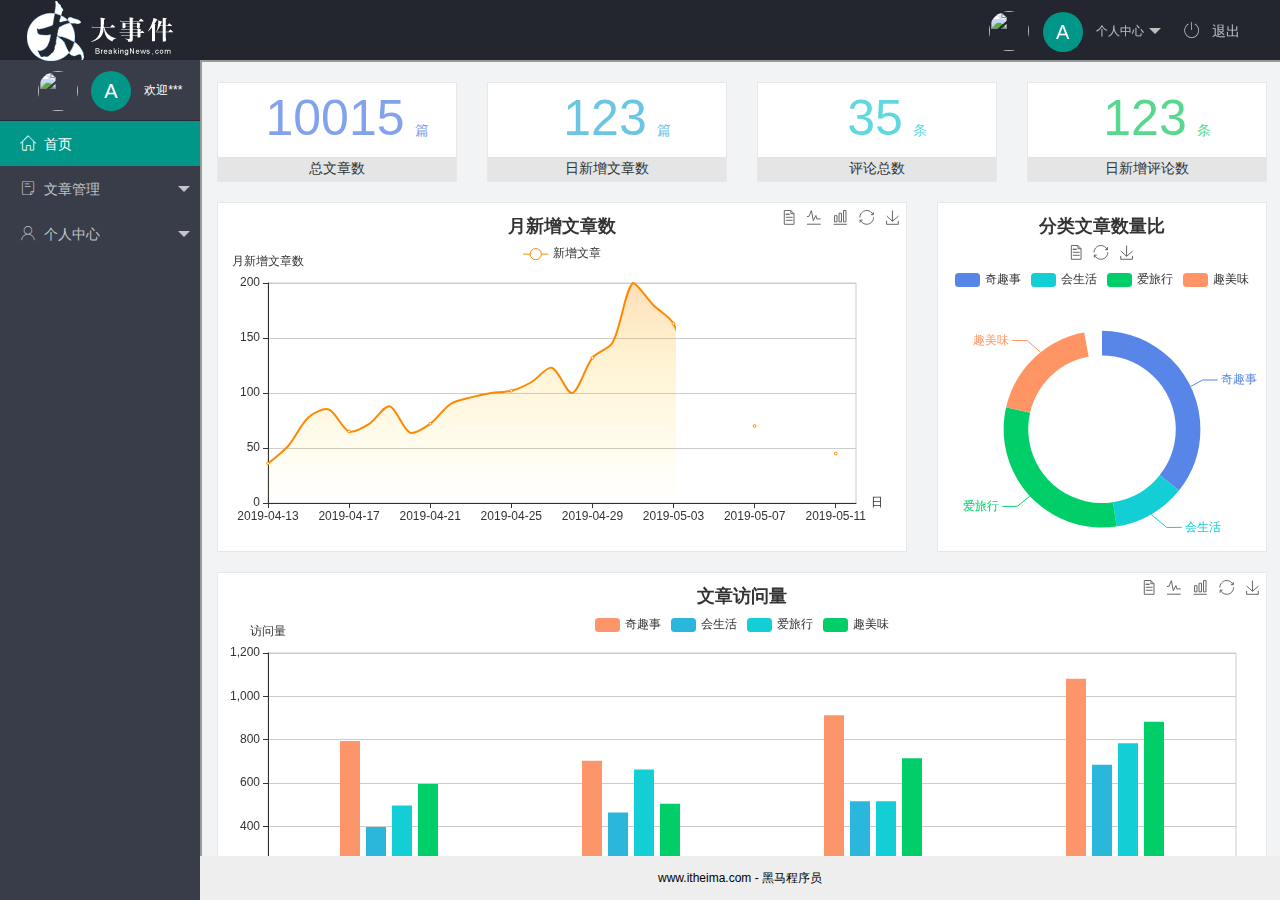
==== commit e8a50dea: "完成了主页功能的开发" ====
--- a/day1/code/index.html
+++ b/day1/code/index.html
@@ -72,6 +72,7 @@
               <dl class="layui-nav-child">
                 <dd><a href="javascript:;"><i class="layui-icon layui-icon-app"></i>基本资料</a></dd>
                 <dd><a href="javascript:;"><i class="layui-icon layui-icon-app"></i>更换头像</a></dd>
+                <dd><a href="javascript:;"><i class="layui-icon layui-icon-app"></i>重置密码</a></dd>
               </dl>
             </li>
           </ul>
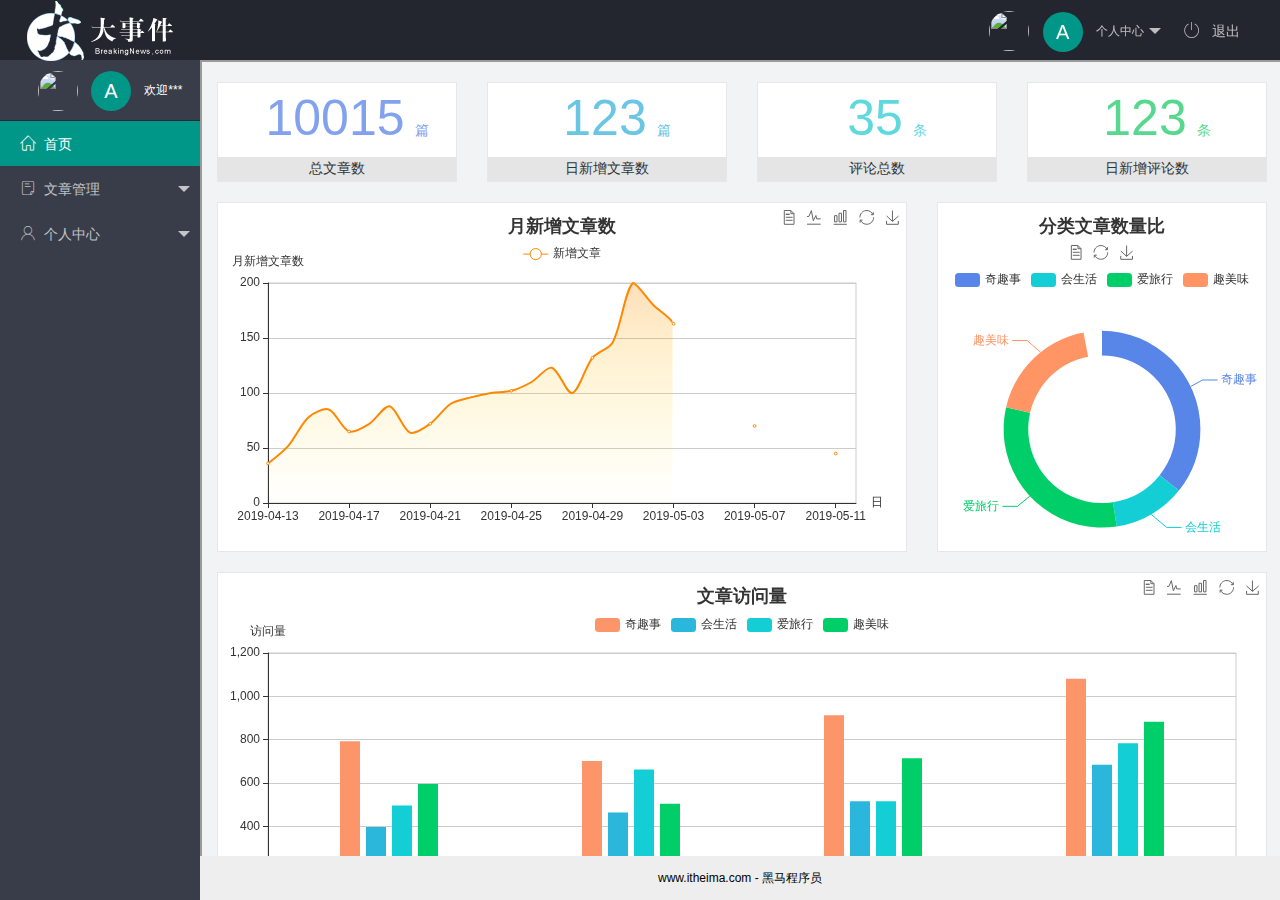
==== commit 48d5e0eb: "完成个人中心功能的开发" ====
--- a/day1/code/index.html
+++ b/day1/code/index.html
@@ -29,9 +29,9 @@
               个人中心
             </a>
             <dl class="layui-nav-child">
-              <dd><a href="">基本资料</a></dd>
-              <dd><a href="">更换头像</a></dd>
-              <dd><a href="">重置密码</a></dd>
+              <dd><a href="/day1/code/user/user_info.html" target="fm">基本资料</a></dd>
+              <dd><a href="/day1/code/user/user_avatar.html" target="fm">更换头像</a></dd>
+              <dd><a href="/day1/code/user/user_pwd.html" target="fm">重置密码</a></dd>
             </dl>
           </li>
           <li class="layui-nav-item">
@@ -70,9 +70,9 @@
             <li class="layui-nav-item">
               <a href="javascript:;"> <span class="iconfont icon-user"></span>个人中心</a>
               <dl class="layui-nav-child">
-                <dd><a href="javascript:;"><i class="layui-icon layui-icon-app"></i>基本资料</a></dd>
-                <dd><a href="javascript:;"><i class="layui-icon layui-icon-app"></i>更换头像</a></dd>
-                <dd><a href="javascript:;"><i class="layui-icon layui-icon-app"></i>重置密码</a></dd>
+                <dd><a href="/day1/code/user/user_info.html" target="fm"><i class="layui-icon layui-icon-app"></i>基本资料</a></dd>
+                <dd><a href="/day1/code/user/user_avatar.html" target="fm"><i class="layui-icon layui-icon-app"></i>更换头像</a></dd>
+                <dd><a href="/day1/code/user/user_pwd.html" target="fm"><i class="layui-icon layui-icon-app"></i>重置密码</a></dd>
               </dl>
             </li>
           </ul>
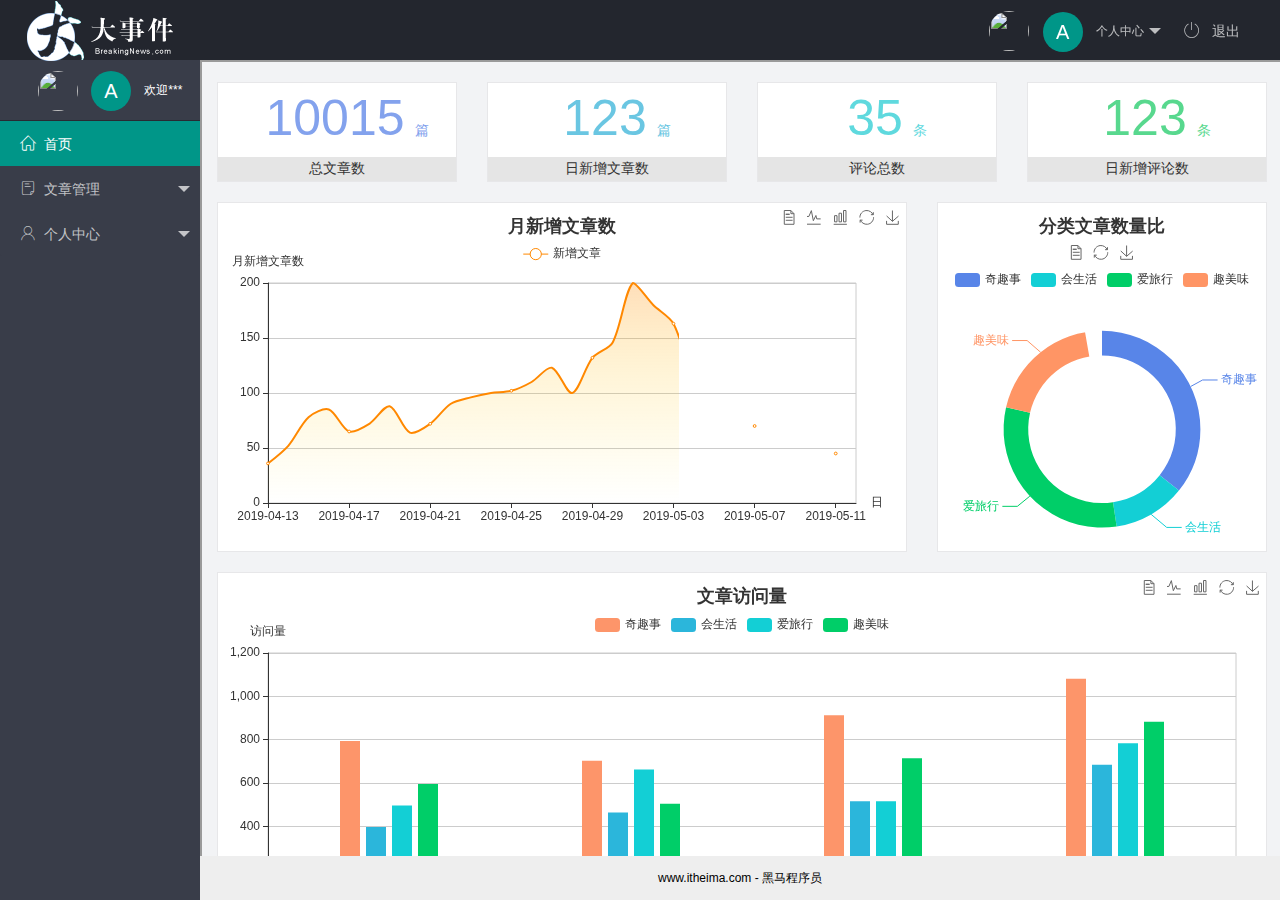
==== commit ee5883a8: "完成文章管理相关功能的开发" ====
--- a/day1/code/index.html
+++ b/day1/code/index.html
@@ -62,9 +62,9 @@
             <li class="layui-nav-item">
               <a class="" href="javascript:;"> <span class="iconfont icon-16 ="></span>文章管理</a>
               <dl class="layui-nav-child">
-                <dd><a href="javascript:;"><i class="layui-icon layui-icon-app"></i>文章类别</a></dd>
-                <dd><a href="javascript:;"><i class="layui-icon layui-icon-app"></i>文章列表</a></dd>
-                <dd><a href="javascript:;"><i class="layui-icon layui-icon-app"></i>发布文章</a></dd>
+                <dd><a href="/day1/code/article/art_cate.html" target="fm"><i class="layui-icon layui-icon-app"></i>文章类别</a></dd>
+                <dd><a href="/day1/code/article/art_list.html" target="fm"><i class="layui-icon layui-icon-app"></i>文章列表</a></dd>
+                <dd><a href="/day1/code/article/art_pub.html" target="fm"><i class="layui-icon layui-icon-app"></i>发布文章</a></dd>
               </dl>
             </li>
             <li class="layui-nav-item">
